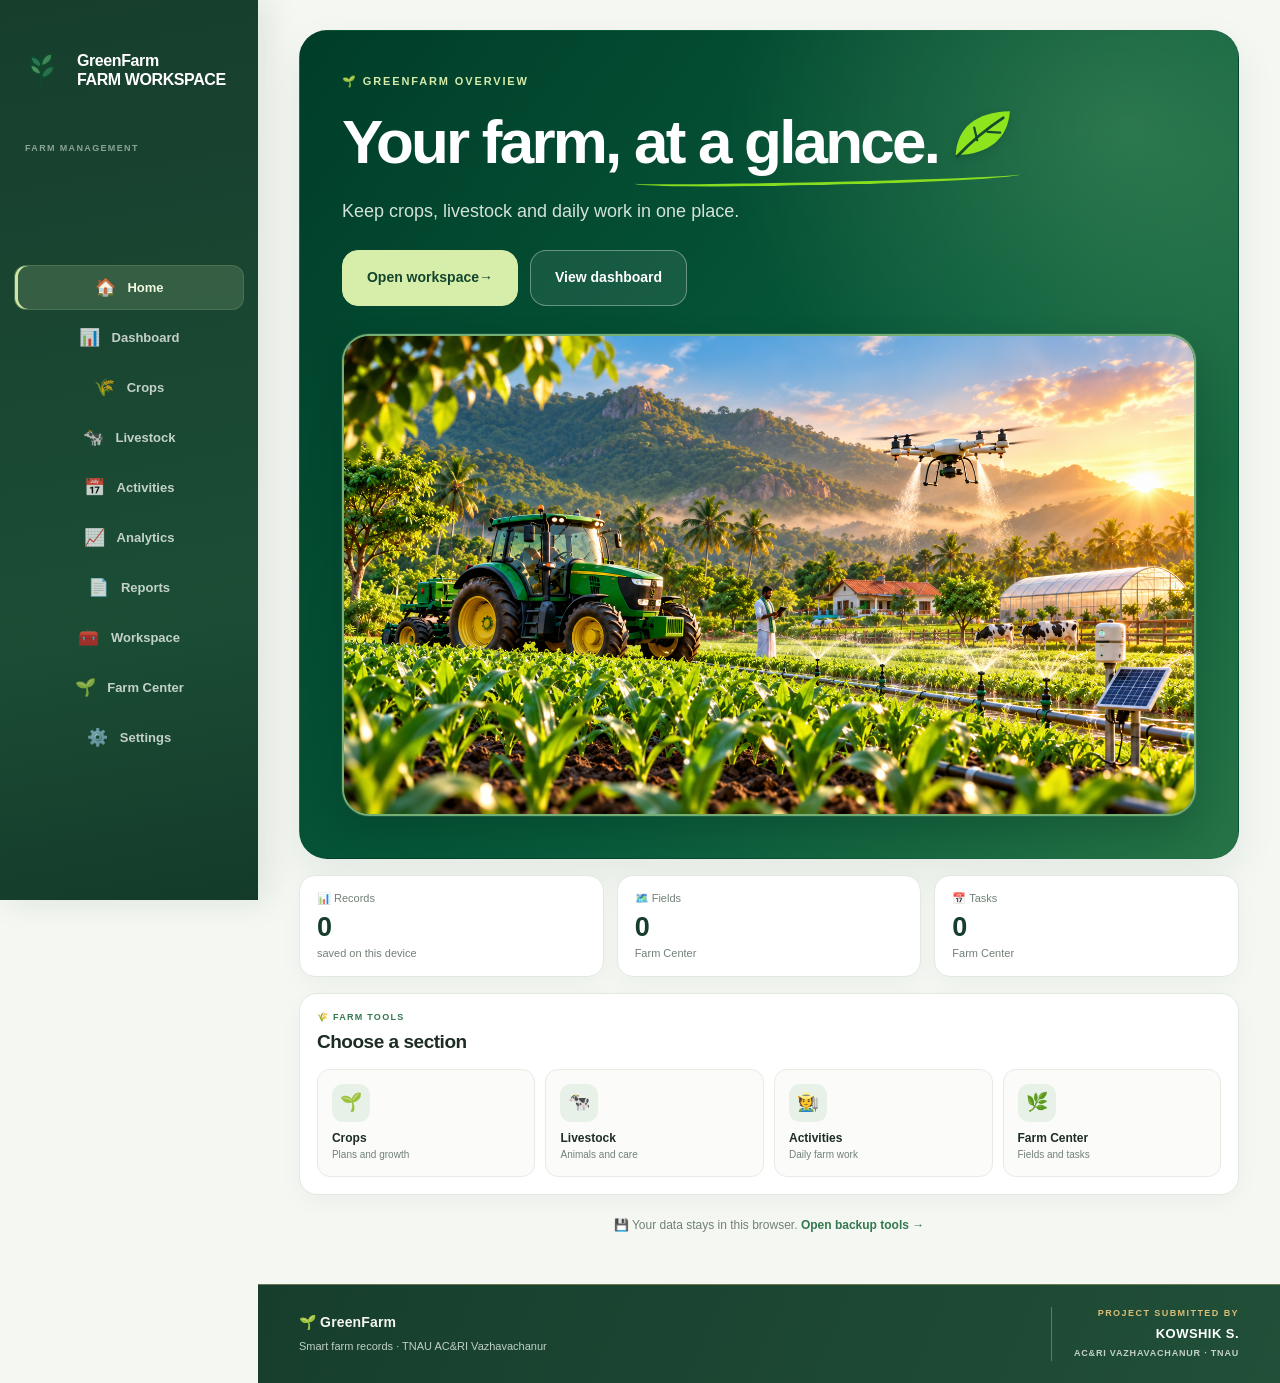
==== index.html @ ef692d9a "Standardize GreenFarm asset versions for showcase" ====
<!doctype html>
<html lang="en">
<head>
  <meta charset="utf-8">
  <meta name="viewport" content="width=device-width, initial-scale=1">
  <meta name="description" content="GreenFarm is a private, browser-based farm workspace for crop, field, livestock and farm operation records.">
  <meta name="theme-color" content="#173e2d">
  <title>Farm Home | GreenFarm</title>
  <link rel="manifest" href="manifest.webmanifest">
  <link rel="stylesheet" href="assets/greenfarm.css">
  <link rel="stylesheet" href="assets/app-ui.css?v=greenfarm-v21"><link rel="stylesheet" href="assets/module-views.css?v=greenfarm-v21">
</head>
<body>
  <nav class="gf-nav" aria-label="Main navigation">
    <div class="container">
      <div class="gf-nav-caption">Farm management</div>
      <div class="nav-links">
        <a href="index.html" aria-current="page">🏠 Home</a>
        <a href="dashboard.html">📊 Dashboard</a>
        <a href="crops.html">🌾 Crops</a>
        <a href="livestock.html">🐄 Livestock</a>
        <a href="activities.html">📅 Activities</a>
        <a href="analytics.html">📈 Analytics</a>
        <a href="reports.html">📄 Reports</a>
        <a href="farm.html">🧰 Workspace</a>
        <a href="advanced.html">🌱 Farm Center</a>
        <a href="admin.html">⚙️ Admin</a>
      </div>
    </div>
  </nav>
  <style>
    /* Match the supplied GreenFarm overview design: copy first, full-width farm image below. */
    .gf-home-banner {
      display: grid !important;
      grid-template-columns: minmax(0, 1fr) !important;
      align-items: start !important;
      gap: 24px !important;
      padding: clamp(22px, 3.5vw, 42px) !important;
      border-radius: 28px !important;
      background:
        radial-gradient(ellipse at 88% 12%, rgba(177, 222, 148, .22), transparent 34%),
        linear-gradient(128deg, #003d29 0%, #075b3b 58%, #267346 100%) !important;
      color: #fff !important;
    }
    .gf-home-copy { width: 100%; min-width: 0; }
    .gf-home-kicker {
      margin-bottom: 16px !important;
      color: #d6eba9 !important;
      font-size: 11px !important;
      font-weight: 850 !important;
      letter-spacing: .17em !important;
      text-transform: uppercase;
    }
    .gf-home-banner h1 {
      max-width: 900px !important;
      margin: 0 0 15px !important;
      color: #fff !important;
      font-size: clamp(35px, 5vw, 62px) !important;
      line-height: 1.08 !important;
      letter-spacing: -.045em !important;
    }
    .gf-home-banner p:not(.gf-home-kicker) {
      max-width: 800px;
      color: rgba(247, 252, 244, .86) !important;
      font-size: clamp(14px, 1.6vw, 18px) !important;
    }
    .gf-home-actions { gap: 12px !important; margin: 24px 0 4px !important; }
    .gf-home-actions a {
      min-height: 56px !important;
      padding: 14px 24px !important;
      border-radius: 16px !important;
      font-size: 14px !important;
    }
    .gf-home-actions a.primary {
      background: #d7edaa !important;
      border-color: #d7edaa !important;
      color: #12452e !important;
    }
    .gf-home-art {
      display: block !important;
      width: 100% !important;
      min-width: 0 !important;
      height: auto !important;
      min-height: 0 !important;
      overflow: hidden !important;
      border: 2px solid rgba(177, 236, 157, .62) !important;
      border-radius: 27px !important;
      background: #154c32 !important;
      box-shadow: 0 0 0 1px rgba(255,255,255,.08), 0 14px 34px rgba(0, 25, 14, .2);
    }
    .gf-home-art img {
      display: block !important;
      width: 100% !important;
      height: auto !important;
      min-height: 0 !important;
      max-height: 640px;
      aspect-ratio: 16 / 9;
      object-fit: cover !important;
      object-position: center 52% !important;
      border-radius: 24px !important;
      background: linear-gradient(135deg, #164c31, #8bbf72);
    }
    @media (max-width: 700px) {
      .gf-home-banner { gap: 19px !important; padding: 19px !important; border-radius: 21px !important; }
      .gf-home-banner h1 { font-size: clamp(32px, 8vw, 43px) !important; }
      .gf-home-actions a { min-height: 48px !important; padding: 12px 15px !important; }
      .gf-home-art { border-radius: 18px !important; }
      .gf-home-art img { aspect-ratio: 4 / 3; border-radius: 16px !important; }
    }
    .gf-leaf-heading {
      position: relative;
      display: inline-block;
      padding-bottom: .12em;
      color: #fff !important;
      white-space: normal;
    }
    .gf-leaf-heading::after {
      position: absolute;
      right: 0;
      bottom: -.03em;
      left: 0;
      height: .15em;
      content: "";
      border-bottom: 3px solid #8ee51e;
      border-radius: 0 0 55% 45%;
      transform: rotate(-1.2deg);
      opacity: .95;
      pointer-events: none;
    }
    .gf-heading-leaf {
      display: inline-block;
      width: clamp(35px, 5.8vw, 76px);
      height: auto;
      margin-left: .12em;
      vertical-align: -.04em;
      filter: drop-shadow(0 2px 4px rgba(0, 35, 12, .18));
    }
    @media (max-width: 700px) {
      .gf-heading-leaf { width: 36px; }
      .gf-leaf-heading::after { border-bottom-width: 2px; }
    }
  </style>
  <main><div class="gf-home-page">
  <section class="gf-home-banner" aria-labelledby="home-title">
    <div class="gf-home-copy">
      <p class="gf-home-kicker">🌱 GreenFarm overview</p>
      <h1 id="home-title">Your farm, <span class="gf-leaf-heading">at a glance.<svg class="gf-heading-leaf" viewBox="0 0 100 80" aria-hidden="true" focusable="false"><path d="M13 66C15 30 39 8 86 7C84 42 59 66 13 66Z" fill="#8ee51e"/><path d="M15 68C33 49 51 33 77 16" fill="none" stroke="#164a2e" stroke-width="4" stroke-linecap="round"/><path d="M42 46L38 29M56 35L73 36" fill="none" stroke="#164a2e" stroke-width="3" stroke-linecap="round"/></svg></span></h1>
      <p>Keep crops, livestock and daily work in one place.</p>
      <div class="gf-home-actions">
        <a class="primary" href="farm.html">Open workspace <span aria-hidden="true">→</span></a>
        <a href="dashboard.html">View dashboard</a>
      </div>
    </div>
    <div class="gf-home-art">
      <img src="assets/greenfarm-3d-farm.png?v=greenfarm-v21" alt="Realistic smart GreenFarm landscape with a farmer monitoring crops, lush crop rows, greenhouse, tractor, drone and connected agriculture technology at sunrise" width="1280" height="720" fetchpriority="high" decoding="async">
    </div>
  </section>
  <section class="gf-home-stat-grid" aria-label="Farm overview">
    <article class="gf-home-stat"><span>📊 Records</span><strong data-gf-stat="records">0</strong><small>saved on this device</small></article>
    <article class="gf-home-stat"><span>🗺️ Fields</span><strong data-gf-stat="fields">0</strong><small>Farm Center</small></article>
    <article class="gf-home-stat"><span>📅 Tasks</span><strong data-gf-stat="tasks">0</strong><small>Farm Center</small></article>
  </section>
  <section class="gf-home-section" aria-labelledby="home-tools-title">
    <div class="gf-home-section-head"><div><p>🌾 Farm tools</p><h2 id="home-tools-title">Choose a section</h2></div></div>
    <div class="gf-home-module-grid">
      <a class="gf-home-module" href="crops.html"><span class="gf-home-module-icon" aria-hidden="true">🌱</span><span><strong>Crops</strong><small>Plans and growth</small></span></a>
      <a class="gf-home-module" href="livestock.html"><span class="gf-home-module-icon" aria-hidden="true">🐄</span><span><strong>Livestock</strong><small>Animals and care</small></span></a>
      <a class="gf-home-module" href="activities.html"><span class="gf-home-module-icon" aria-hidden="true">🧑‍🌾</span><span><strong>Activities</strong><small>Daily farm work</small></span></a>
      <a class="gf-home-module" href="advanced.html"><span class="gf-home-module-icon" aria-hidden="true">🌿</span><span><strong>Farm Center</strong><small>Fields and tasks</small></span></a>
    </div>
  </section>
  <p class="gf-home-footer-note">💾 Your data stays in this browser. <a href="farm.html#backup">Open backup tools →</a></p>
</div></main>
  <footer class="gf-footer gf-home-footer"><div class="container gf-home-footer-container"><div class="gf-home-brand"><strong>🌱 GreenFarm</strong><p>Smart farm records · TNAU AC&amp;RI Vazhavachanur</p></div><div class="gf-project-credit"><span class="gf-project-credit-label">Project submitted by</span><strong>KOWSHIK S.</strong><span class="gf-project-credit-meta">AC&amp;RI VAZHAVACHANUR <span aria-hidden="true">·</span> TNAU</span></div></div></footer>
  <script src="assets/app-ui.js?v=greenfarm-v21" defer></script>
  <script>if ("serviceWorker" in navigator) navigator.serviceWorker.register("sw.js").catch(() => {});</script>
</body>
</html>
---- assets/greenfarm.css ----
:root{--deep:#063b25;--green:#08783f;--mint:#edf7f1;--gold:#c79b24;--gold2:#e5c65c;--ink:#183127;--muted:#64746b;--line:#dfe8e2;--bg:#f6f8f7;--card:#fff;--r:14px;--shadow:0 8px 24px rgba(6,59,37,.07);--serif:Georgia,"Times New Roman",serif;--sans:Inter,"Segoe UI",system-ui,-apple-system,Arial,sans-serif}
*{box-sizing:border-box}html{scroll-behavior:smooth}body{margin:0;background:var(--bg);color:var(--ink);font:400 15px/1.55 var(--sans)}a{text-decoration:none;color:inherit}button,input,select,textarea{font:inherit}:focus-visible{outline:3px solid var(--gold2);outline-offset:2px}.container{width:min(1180px,92%);margin:auto}
.inst-header{background:#fff;border-top:4px solid var(--deep);border-bottom:1px solid var(--line)}.inst-inner{width:min(1450px,94%);min-height:104px;margin:auto;display:flex;align-items:center;justify-content:space-between;gap:34px}.inst-left{display:flex;align-items:center;gap:14px;min-width:0}.inst-logo{width:68px;height:68px;object-fit:contain;flex:none}.inst-title{font:800 clamp(19px,2.1vw,30px)/1.05 var(--serif);color:var(--deep)}.inst-tamil{font-size:12px;font-weight:800;color:var(--green);margin-top:4px}.inst-address{font-size:10px;color:var(--muted);margin-top:3px}.gf-project{border-left:1px solid var(--line);padding-left:28px;flex:none}.gf-project-name{font:800 clamp(28px,3vw,42px)/.9 var(--serif);color:var(--deep)}.gf-project-sub{font-size:10px;font-weight:900;letter-spacing:.1em;color:var(--green);margin-top:7px}.gf-project-meta{font-size:10px;color:var(--muted);margin-top:3px}
.gf-nav{background:var(--deep);position:sticky;top:0;z-index:50}.gf-nav .container{min-height:50px;display:flex;align-items:center}.nav-links{display:flex;overflow-x:auto;scrollbar-width:none;width:100%}.nav-links::-webkit-scrollbar{display:none}.nav-links a{flex:0 0 auto;color:#fff;padding:14px 13px;font-size:12px;font-weight:800;border-bottom:3px solid transparent;white-space:nowrap}.nav-links a:hover,.nav-links a.active{background:rgba(255,255,255,.08);border-bottom-color:var(--gold2)}.dashboard-nav-toggle{display:none}
.hero{background:linear-gradient(120deg,#063d27,#0b7b43);color:#fff}.hero-grid{display:grid;grid-template-columns:1.2fr .8fr;gap:28px;align-items:center;padding:56px 0}.eyebrow,.kicker{font-size:10px;font-weight:900;letter-spacing:.13em;text-transform:uppercase;color:var(--gold2)}.hero h1{font:800 clamp(34px,5vw,60px)/1.02 var(--serif);margin:10px 0 14px}.hero h1 span{color:var(--gold2)}.hero p{max-width:620px;color:#dcece3;margin:0}.hero-actions,.actions{display:flex;flex-wrap:wrap;gap:9px;margin-top:22px}.btn,.btn2{display:inline-flex;align-items:center;justify-content:center;min-height:42px;padding:9px 16px;border-radius:9px;border:1px solid transparent;font-size:13px;font-weight:800;cursor:pointer}.btn-gold{background:var(--gold);color:#fff}.btn-light{background:rgba(255,255,255,.1);border-color:rgba(255,255,255,.5);color:#fff}.hero-panel{border:1px solid rgba(255,255,255,.2);background:rgba(255,255,255,.08);padding:20px;border-radius:16px}.panel-grid{display:grid;grid-template-columns:1fr 1fr;gap:9px;margin-top:12px}.metric{padding:12px;background:rgba(0,0,0,.14);border-radius:10px}.metric small{display:block;color:#c7ded0;font-size:10px}.metric strong{font-size:19px}
.snapshot-grid{display:grid;grid-template-columns:repeat(4,1fr);background:#fff;border:1px solid var(--line);border-radius:13px;box-shadow:var(--shadow);margin-top:-22px;position:relative;overflow:hidden}.snap{text-align:center;padding:15px;border-right:1px solid var(--line)}.snap:last-child{border:0}.snap strong{display:block;color:var(--deep);font-size:17px}.snap span{font-size:10px;color:var(--muted)}
.section{padding:52px 0}.section-head{text-align:center;max-width:650px;margin:0 auto 25px}.section-head h2{font:800 clamp(25px,3vw,34px)/1.1 var(--serif);color:var(--deep);margin:6px 0}.section-head p{margin:0;color:var(--muted)}.modules{display:grid;grid-template-columns:repeat(3,1fr);gap:13px}.card,.workspace-card,.dashboard-panel,.dashboard-stat,.info{background:#fff;border:1px solid var(--line);border-radius:13px}.card{padding:18px;transition:.15s}.card:hover{transform:translateY(-2px);box-shadow:var(--shadow)}.icon,.empty-icon{width:44px;height:44px;display:grid;place-items:center;background:var(--mint);border-radius:11px;font-size:22px}.card h3{font-size:16px;color:var(--deep);margin:11px 0 4px}.card p{font-size:12px;color:var(--muted);margin:0}.cta{background:var(--deep);color:#fff;padding:34px 0}.cta-box{display:flex;align-items:center;justify-content:space-between;gap:20px}.cta h2{font:800 25px var(--serif);margin:0}
.page{width:min(1180px,92%);margin:auto;padding:28px 0 50px}.page-hero{background:linear-gradient(120deg,#063b25,#08783f);color:#fff;border-radius:14px;padding:25px 28px;margin-bottom:15px}.page-hero small{color:var(--gold2);font-weight:900;letter-spacing:.12em;font-size:10px}.page-hero h1{font:800 clamp(27px,4vw,42px)/1.05 var(--serif);margin:6px 0}.page-hero p{max-width:700px;color:#dcece3;margin:0;font-size:13px}.workspace-card{padding:24px;box-shadow:var(--shadow)}.workspace-card h2{font:800 21px var(--serif);color:var(--deep);margin:13px 0 5px}.workspace-card p{color:var(--muted);font-size:13px}.btn2{background:var(--deep);color:#fff}.btn2.alt{background:var(--mint);color:var(--deep)}.info-grid{display:grid;grid-template-columns:repeat(3,1fr);gap:12px;margin-top:13px}.info{padding:15px}.info strong{display:block;color:var(--deep);font-size:12px}.info span{display:block;color:var(--muted);font-size:11px;margin-top:3px}
.dashboard-stats{display:grid;grid-template-columns:repeat(4,1fr);gap:12px;margin-bottom:15px}.dashboard-stat{padding:15px}.ds-icon{font-size:20px}.dashboard-stat strong{display:block;color:var(--deep);font:800 24px var(--serif);margin-top:4px}.dashboard-stat span{font-size:10px;color:var(--muted)}.dashboard-grid{display:grid;grid-template-columns:1.25fr .75fr;gap:15px}.dashboard-panel{padding:18px}.dashboard-panel h2{font:800 19px var(--serif);color:var(--deep);margin:0 0 11px}.quick-grid{display:grid;grid-template-columns:repeat(2,1fr);gap:10px}.quick-card{display:block;padding:14px;background:#fbfcfb;border:1px solid var(--line);border-radius:10px}.quick-card strong{display:block;color:var(--deep);font-size:13px;margin-top:5px}.quick-card span{display:block;color:var(--muted);font-size:10px}.status-row{display:flex;justify-content:space-between;gap:10px;padding:9px 0;border-bottom:1px solid var(--line);font-size:11px}.status-row span{color:var(--muted)}
.farm-shell{width:min(1400px,94%);margin:auto;padding:22px 0 55px}.farm-hero{padding:27px;border-radius:14px}.summary-grid{gap:10px;margin:13px 0 16px}.summary-card{padding:12px}.workspace-layout{gap:14px}.module-menu{top:60px}.module-section{padding:18px;margin-bottom:13px}.data-form{padding:13px}.form-grid{gap:10px}input,select,textarea{min-height:42px;padding:9px 11px}
.gf-footer{background:var(--deep);color:#cfe3d6;padding:23px 0;font-size:11px}.gf-footer .container{display:flex;align-items:center;justify-content:space-between;gap:12px}.gf-footer p{margin:3px 0}
@media(max-width:950px){.inst-inner{min-height:92px}.inst-logo{width:58px;height:58px}.inst-title{font-size:21px}.gf-project-name{font-size:31px}.hero-grid{grid-template-columns:1fr}.modules{grid-template-columns:repeat(2,1fr)}.dashboard-stats{grid-template-columns:repeat(2,1fr)}.dashboard-grid{grid-template-columns:1fr}}
@media(max-width:700px){body{font-size:14px}.inst-inner{min-height:0;padding:10px 0;display:flex;flex-direction:column;align-items:stretch;gap:9px}.inst-left{gap:9px}.inst-logo{width:48px;height:48px}.inst-title{font-size:14px}.inst-tamil{font-size:9px}.inst-address{font-size:8px}.gf-project{border-left:0;border-top:1px solid var(--line);padding:9px 0 0}.gf-project-name{font-size:27px}.gf-project-sub{font-size:8px}.gf-nav .container{display:block;width:100%}.dashboard-nav-toggle{display:flex;width:100%;min-height:46px;padding:9px 14px;background:transparent;border:0;color:#fff;font-weight:800}.nav-links{display:none;flex-direction:column;padding:0 10px 8px}.nav-links.dashboard-nav-open{display:flex}.nav-links a{width:100%;padding:12px!important;border-bottom:1px solid rgba(255,255,255,.1);font-size:12px}.nav-links a.active{border-left:3px solid var(--gold2)}.hero-grid{padding:38px 0}.hero h1{font-size:38px}.snapshot-grid{grid-template-columns:1fr 1fr}.modules{grid-template-columns:1fr}.section{padding:40px 0}.cta-box{display:block}.page{padding:22px 0 40px}.page-hero{padding:21px 22px}.info-grid{grid-template-columns:1fr}.dashboard-stats{grid-template-columns:1fr 1fr}.quick-grid{grid-template-columns:1fr}.gf-footer .container{display:block}}
@media(max-width:420px){.dashboard-stats{grid-template-columns:1fr}.hero h1{font-size:33px}.snapshot-grid{grid-template-columns:1fr}.inst-title{font-size:12px}.gf-project-name{font-size:24px}}
@media print{.inst-header,.gf-nav,.gf-footer,.module-menu,.farm-hero,.form-actions,.backup-panel{display:none!important}}
/* GLOBAL FINAL: no horizontal navigation scrolling on mobile */
@media(max-width:700px){.gf-nav{height:auto!important;overflow:visible!important}.gf-nav .nav-links{display:grid!important;grid-template-columns:repeat(3,1fr)!important;flex-direction:initial!important;overflow:visible!important;padding:0!important}.gf-nav .nav-links a{width:auto!important;min-width:0!important;text-align:center!important;padding:10px 3px!important;font-size:10px!important;border-right:1px solid rgba(255,255,255,.1)!important}.gf-nav .nav-links a:nth-child(3n){border-right:0!important}.gf-nav .nav-links a.active{border-left:0!important}}

/* GREENFARM FINAL VISION — desktop horizontal / mobile horizontal */
.professional-workspace{width:min(1460px,94%);padding:24px 0 58px}.professional-workspace .farm-hero{padding:28px 32px}.professional-workspace .summary-grid{grid-template-columns:repeat(4,1fr);gap:12px}.professional-workspace .workspace-layout{display:grid;grid-template-columns:210px minmax(0,1fr);gap:16px}.professional-workspace .module-menu{position:sticky;top:64px;align-self:start;max-height:calc(100vh - 82px);overflow:auto}.professional-workspace .module-section{border-radius:14px;background:#fff;border:1px solid var(--line);box-shadow:0 5px 18px rgba(6,59,37,.04)}
.gf-nav .container{width:min(1500px,96%)}.gf-nav .nav-links{justify-content:center;overflow:visible;flex-wrap:nowrap}.gf-nav .nav-links a{padding:14px 11px;font-size:11px;display:inline-flex;align-items:center;justify-content:center;gap:3px}.gf-nav .nav-links a:first-letter{font-size:13px}
.dashboard-page .page-hero{padding:26px 30px}.dashboard-page .dashboard-stats{grid-template-columns:repeat(4,1fr)}.dashboard-page .dashboard-grid{grid-template-columns:1.3fr .7fr}.dashboard-page .quick-grid{grid-template-columns:repeat(3,1fr)}.dashboard-page .quick-card{min-height:92px}
@media(max-width:950px){.professional-workspace .workspace-layout{grid-template-columns:180px minmax(0,1fr)}.professional-workspace .summary-grid{grid-template-columns:repeat(2,1fr)}.dashboard-page .dashboard-stats{grid-template-columns:repeat(2,1fr)}.dashboard-page .quick-grid{grid-template-columns:repeat(2,1fr)}.gf-nav .nav-links a{padding:13px 8px;font-size:10px}}
@media(max-width:700px){
 .gf-nav .container{width:100%}.gf-nav .nav-links{display:grid!important;grid-template-columns:repeat(3,1fr)!important;gap:0;overflow:visible!important;flex-wrap:initial!important}.gf-nav .nav-links a{min-height:40px;width:auto;padding:9px 2px!important;font-size:9px!important;border-right:1px solid rgba(255,255,255,.12);border-bottom:1px solid rgba(255,255,255,.12)}.gf-nav .nav-links a:nth-child(3n){border-right:0}.gf-nav .nav-links a.active{border-left:0;background:rgba(255,255,255,.12)}
 .professional-workspace{width:94%;padding:16px 0 42px}.professional-workspace .farm-hero{padding:21px 18px}.professional-workspace .summary-grid{grid-template-columns:repeat(2,1fr);gap:8px}.professional-workspace .workspace-layout{grid-template-columns:1fr;gap:10px}.professional-workspace .module-menu{position:static;display:grid;grid-template-columns:repeat(3,1fr);max-height:none;overflow:visible;padding:8px;gap:5px}.professional-workspace .module-menu strong{grid-column:1/-1}.professional-workspace .module-menu a{font-size:10px;padding:9px 4px;text-align:center;border-radius:8px}.professional-workspace .module-section{padding:14px;margin-bottom:10px}.professional-workspace .form-grid{grid-template-columns:repeat(2,minmax(0,1fr))}.professional-workspace input,.professional-workspace select,.professional-workspace textarea{min-height:40px;font-size:12px}.dashboard-page .page-hero{padding:21px 20px}.dashboard-page .dashboard-stats{grid-template-columns:repeat(2,1fr);gap:8px}.dashboard-page .dashboard-grid{grid-template-columns:1fr;gap:10px}.dashboard-page .quick-grid{grid-template-columns:repeat(2,1fr);gap:8px}.dashboard-page .quick-card{min-height:84px;padding:12px}.dashboard-page .dashboard-panel{padding:14px}
}
@media(max-width:380px){.gf-nav .nav-links a{font-size:8px!important}.professional-workspace .module-menu{grid-template-columns:repeat(2,1fr)}.professional-workspace .form-grid{grid-template-columns:1fr}.dashboard-page .dashboard-stats{grid-template-columns:1fr 1fr}.dashboard-page .quick-grid{grid-template-columns:1fr 1fr}}

/* Shared dashboard-style institutional header on every workspace page */
.dashboard-green-header{background:#fff;border-top:3px solid var(--deep);border-bottom:1px solid var(--line)}.dashboard-brand-wrap{width:min(1450px,94%);min-height:104px;margin:auto;display:flex;align-items:center;justify-content:space-between;gap:34px}.dashboard-tnau{display:flex;align-items:center;gap:14px;min-width:0}.dashboard-tnau img{width:68px;height:68px;object-fit:contain;flex:none}.dashboard-tnau-title{font:800 clamp(19px,2.1vw,30px)/1.05 var(--serif);color:var(--deep)}.dashboard-tnau-sub{font-size:11px;font-weight:700;color:var(--muted);margin-top:5px}.dashboard-green{display:flex;align-items:center;gap:12px;padding-left:28px;border-left:1px solid var(--line);flex:none}.dashboard-green-icon{width:50px;height:50px;border-radius:12px;background:var(--mint);display:grid;place-items:center;font-size:27px}.dashboard-green-name{font:800 clamp(28px,3vw,42px)/.9 var(--serif);color:var(--deep)}.dashboard-green-sub{font-size:10px;font-weight:900;letter-spacing:.1em;color:var(--green);margin-top:7px}
.footer{background:var(--deep);color:#d5e7dc;padding:22px 0}.footer .container{text-align:center}.footer-brand{font:800 20px var(--serif);color:#fff}.footer-short{margin:5px 0 12px;font-size:11px;color:#c3d9cd}.footer-links{display:flex;justify-content:center;gap:18px;flex-wrap:wrap}.footer-links a{font-size:11px;color:#fff}.footer small{display:block;margin-top:12px;color:#a9c5b5;font-size:9px}
@media(max-width:700px){.dashboard-brand-wrap{min-height:0;padding:10px 0;display:flex;flex-direction:column;align-items:stretch;gap:8px}.dashboard-tnau{gap:9px}.dashboard-tnau img{width:48px;height:48px}.dashboard-tnau-title{font-size:14px}.dashboard-tnau-sub{font-size:9px;margin-top:3px}.dashboard-green{border-left:0;border-top:1px solid var(--line);padding:9px 0 0}.dashboard-green-icon{width:42px;height:42px;font-size:23px}.dashboard-green-name{font-size:27px}.dashboard-green-sub{font-size:8px;margin-top:5px}}
@media(max-width:380px){.dashboard-tnau img{width:44px;height:44px}.dashboard-tnau-title{font-size:12px}.dashboard-tnau-sub{font-size:8px}.dashboard-green-name{font-size:24px}}

/* Reference navigation vision: centered desktop / clean mobile, no GreenFarm brand in nav */
.professional-nav{background:#004b2a!important;border-top:1px solid rgba(255,255,255,.08);box-shadow:none!important;position:relative!important}.professional-nav .container{width:min(1120px,96%);min-height:56px;display:flex;justify-content:center}.professional-nav .nav-links{width:auto;max-width:100%;display:flex;align-items:center;justify-content:center;gap:2px;overflow:visible}.professional-nav .nav-links a{display:flex;align-items:center;justify-content:center;color:#fff;padding:17px 13px 15px;font-size:12px;font-weight:800;letter-spacing:.01em;border:0!important;border-bottom:3px solid transparent!important;background:transparent!important;white-space:nowrap}.professional-nav .nav-links a:hover,.professional-nav .nav-links a.active{background:rgba(255,255,255,.06)!important;border-bottom-color:var(--gold2)!important}
@media(min-width:1100px){.professional-nav .nav-links a{padding-left:15px;padding-right:15px;font-size:12px}.professional-nav .container{min-height:58px}}
@media(max-width:700px){.professional-nav .container{width:100%;display:block}.professional-nav .nav-links{width:100%;display:grid;grid-template-columns:repeat(3,1fr);gap:0}.professional-nav .nav-links a{min-height:43px;padding:11px 4px;font-size:10px;border-right:1px solid rgba(255,255,255,.13)!important;border-bottom:1px solid rgba(255,255,255,.13)!important}.professional-nav .nav-links a:nth-child(3n){border-right:0!important}.professional-nav .nav-links a.active{background:rgba(255,255,255,.08)!important;border-bottom-color:var(--gold2)!important}}
@media(max-width:380px){.professional-nav .nav-links a{font-size:9px;min-height:40px;padding:10px 2px}}

/* =========================================================
   GREENFARM AGRICULTURE BANNER — new header vision
   Inspired by the supplied GreenFarm/TNAU landscape reference.
   ========================================================= */
.agri-header{position:relative;overflow:hidden;background:linear-gradient(180deg,#f8fbf4 0%,#eef5e9 48%,#d9e8c8 49%,#b7d49a 68%,#7eaa62 100%);border:0!important;min-height:330px;isolation:isolate}
.agri-header:before{content:"";position:absolute;inset:0;z-index:-2;background:radial-gradient(circle at 73% 44%,rgba(255,246,198,.92) 0 7%,rgba(255,236,156,.45) 15%,transparent 33%),linear-gradient(166deg,transparent 0 55%,rgba(37,92,39,.13) 55% 57%,transparent 57%),linear-gradient(174deg,transparent 0 67%,rgba(32,91,37,.20) 67% 70%,transparent 70%),linear-gradient(168deg,transparent 0 79%,rgba(20,82,34,.26) 79% 83%,transparent 83%)}
.agri-header:after{content:"";position:absolute;left:-4%;right:-4%;bottom:-1px;height:40%;z-index:-1;background:repeating-linear-gradient(168deg,rgba(24,91,37,.16) 0 2px,transparent 2px 13px),linear-gradient(180deg,rgba(55,111,48,.18),rgba(25,83,34,.28));transform:skewY(-2deg)}
.agri-header .inst-inner{position:relative;z-index:2;width:min(1800px,94%);min-height:330px;height:330px;margin:auto;padding:30px 22px 24px;display:grid;grid-template-columns:1.08fr .92fr;grid-template-rows:auto 1fr;align-items:start;gap:12px 40px}
.agri-header .inst-left{display:flex;align-items:center;gap:25px;min-width:0}
.agri-header .inst-logo{width:150px;height:150px;object-fit:contain;filter:drop-shadow(0 4px 4px rgba(0,0,0,.08))}
.agri-header .inst-copy{min-width:0}
.agri-header .inst-title{font:800 clamp(30px,4.1vw,67px)/.98 Georgia,"Times New Roman",serif;letter-spacing:.01em;color:#0b512e;white-space:nowrap}
.agri-header .inst-tamil{font-size:clamp(18px,2vw,31px);line-height:1.15;font-weight:700;color:#155d38;margin-top:13px;white-space:nowrap}
.agri-header .inst-address{font-size:clamp(12px,1.2vw,20px);color:#263d30;margin-top:8px}
.agri-header .inst-right{grid-column:1 / -1;display:grid;grid-template-columns:1fr auto 1fr;align-items:center;width:100%;border:0!important;padding:0!important;margin:0!important;min-height:125px;position:relative}
.agri-header .inst-right:before{content:"";position:absolute;left:0;right:0;top:0;height:6px;background:linear-gradient(90deg,#c9a33c,#0a5a31);border-radius:3px}
.agri-header .inst-college{grid-column:1;font-size:clamp(16px,1.7vw,29px);color:#172b20;font-weight:500;line-height:1.2;padding-top:22px}
.agri-header .inst-place{grid-column:1;font:800 clamp(28px,3.2vw,55px)/1 Georgia,"Times New Roman",serif;color:#0b6035;margin-top:7px}
.agri-header .inst-sub,.agri-header .inst-badge{display:none}
.agri-header .mobile-credit-row{grid-column:3;grid-row:1 / span 2;display:grid!important;grid-template-columns:auto 1fr;align-items:center;justify-self:end;padding-top:18px;min-width:270px;gap:10px;text-align:left}
.agri-header .mobile-college{display:none}
.agri-header .mobile-slash{display:none}
.agri-header .mobile-submitted{display:block!important;font-size:12px!important;line-height:1.45!important;color:#365042;text-align:left!important}
.agri-header .mobile-submitted strong{color:#07512f;font-weight:900}
.agri-header .mobile-submitted span{font-size:10px;color:#63756b}
.agri-header .inst-right:after{content:"🌱  GREEN FARM";grid-column:2;grid-row:1 / span 2;justify-self:center;align-self:end;margin-bottom:4px;font:800 clamp(38px,5.1vw,82px)/.9 Georgia,"Times New Roman",serif;letter-spacing:.02em;color:#07552f;text-shadow:0 2px 0 rgba(255,255,255,.35)}
@media(max-width:700px){
 .agri-header{min-height:170px;height:170px}
 .agri-header .inst-inner{width:100%;min-height:170px;height:170px;padding:12px 10px 8px;display:grid;grid-template-columns:1fr 1fr;grid-template-rows:auto 72px;gap:7px}
 .agri-header .inst-left{grid-column:1 / -1;gap:9px;min-height:66px}
 .agri-header .inst-logo{width:55px;height:55px}
 .agri-header .inst-title{font-size:19px;line-height:.98;white-space:normal}
 .agri-header .inst-tamil{font-size:8px;margin-top:4px;white-space:normal}
 .agri-header .inst-address{font-size:6.5px;margin-top:3px}
 .agri-header .inst-right{grid-column:1 / -1;min-height:72px;height:72px;display:grid;grid-template-columns:1fr 30px 1fr;padding:0!important}
 .agri-header .inst-right:before{height:2px;top:0}
 .agri-header .inst-college{grid-column:1;padding-top:12px;font-size:8px;line-height:1.1}
 .agri-header .inst-place{grid-column:1;font-size:20px;margin-top:3px}
 .agri-header .mobile-credit-row{grid-column:3;grid-row:1;min-width:0;width:100%;padding-top:12px;display:block!important}
 .agri-header .mobile-submitted{text-align:right!important;font-size:7px!important;line-height:1.25!important}
 .agri-header .mobile-submitted span{font-size:6px}
 .agri-header .inst-right:after{content:"🌱 GREEN FARM";grid-column:2;grid-row:1;justify-self:center;align-self:center;margin:0;font-size:17px;writing-mode:vertical-lr;transform:rotate(180deg);letter-spacing:0}
}
@media(max-width:380px){
 .agri-header,.agri-header .inst-inner{height:154px;min-height:154px}.agri-header .inst-inner{padding:9px 7px 6px;grid-template-rows:auto 64px}.agri-header .inst-logo{width:47px;height:47px}.agri-header .inst-title{font-size:16px}.agri-header .inst-tamil{font-size:7px}.agri-header .inst-address{font-size:5.5px}.agri-header .inst-right{min-height:64px;height:64px}.agri-header .inst-college{font-size:7px}.agri-header .inst-place{font-size:17px}.agri-header .inst-right:after{font-size:15px}.agri-header .mobile-submitted{font-size:6px!important}.agri-header .mobile-submitted span{font-size:5.5px}
}

/* Center footer content */
.footer{text-align:center!important}.footer .container{display:flex!important;flex-direction:column!important;align-items:center!important;justify-content:center!important;text-align:center!important;margin-left:auto!important;margin-right:auto!important}.footer-brand,.footer-short,.footer-links,.footer small{margin-left:auto!important;margin-right:auto!important;text-align:center!important}.footer-links{justify-content:center!important;align-items:center!important}
---- assets/app-ui.css ----
/* GreenFarm app shell: calm, field-ready and consistent across every page */
:root {
  --gf-forest: #173e2d;
  --gf-forest-deep: #103222;
  --gf-leaf: #34784f;
  --gf-leaf-soft: #e8f1e8;
  --gf-lime: #cfe4a5;
  --gf-earth: #b78b50;
  --gf-ink: #1d2d24;
  --gf-muted: #718076;
  --gf-line: #e2e9e1;
  --gf-canvas: #f4f7f2;
  --gf-paper: #ffffff;
  --gf-shadow: 0 16px 40px rgba(28, 58, 39, .075);
}
* { box-sizing: border-box; }
html { scroll-behavior: smooth; }
body {
  margin: 0 !important;
  min-height: 100vh;
  overflow-x: hidden;
  background: var(--gf-canvas) !important;
  color: var(--gf-ink) !important;
  font-family: Inter, "Segoe UI", -apple-system, BlinkMacSystemFont, Arial, sans-serif !important;
  font-size: 15px;
  line-height: 1.55;
}
body > .inst-header,
body > .dashboard-green-header,
body > .advanced-header { display: none !important; }
a { color: inherit; text-decoration: none; }
button, input, select, textarea { font: inherit; }
:focus-visible { outline: 3px solid #9ecb66 !important; outline-offset: 3px; }

/* Desktop app navigation */
.gf-nav {
  position: fixed !important;
  z-index: 1000 !important;
  inset: 0 auto 0 0 !important;
  width: 258px !important;
  height: 100vh !important;
  height: 100dvh !important;
  margin: 0 !important;
  padding: 20px 13px !important;
  overflow: hidden !important;
  border: 0 !important;
  border-radius: 0 !important;
  background: linear-gradient(170deg, var(--gf-forest), #1b4d35 68%, #143b2a) !important;
  box-shadow: 8px 0 32px rgba(20, 52, 35, .1);
}
.gf-nav .container {
  display: flex !important;
  width: 100% !important;
  max-width: none !important;
  height: 100% !important;
  margin: 0 !important;
  padding: 0 !important;
  flex-direction: column !important;
  align-items: stretch !important;
}
.gf-nav .container::before {
  display: block;
  flex: 0 0 auto;
  min-height: 76px;
  margin: 0 5px 22px;
  padding: 12px 0 12px 59px;
  align-content: center;
  background: url("greenfarm-logo.svg") left center / 46px 46px no-repeat;
  color: #fff;
  content: "GreenFarm\A SMART FARM MANAGEMENT";
  white-space: pre;
  font-size: 19px;
  font-weight: 780;
  line-height: 1.2;
  letter-spacing: -.035em;
}
.gf-nav .container::first-line { color: white; }
.gf-nav .nav-links {
  display: flex !important;
  min-height: 0;
  flex: 1 1 auto;
  flex-direction: column !important;
  align-items: stretch !important;
  gap: 5px !important;
  overflow-y: auto;
  padding: 0 1px 18px !important;
}
.gf-nav .nav-links a {
  display: flex !important;
  min-height: 45px;
  width: 100%;
  align-items: center !important;
  gap: 11px !important;
  padding: 9px 12px !important;
  border: 1px solid transparent !important;
  border-radius: 12px !important;
  background: transparent !important;
  color: rgba(246, 250, 245, .77) !important;
  font-size: 13px !important;
  font-weight: 630 !important;
  line-height: 1.25;
  text-align: left !important;
  white-space: normal;
  transition: background .18s ease, color .18s ease, transform .18s ease;
}
.gf-nav .nav-links a:hover {
  transform: translateX(2px);
  background: rgba(255,255,255,.085) !important;
  color: #fff !important;
}
.gf-nav .nav-links a.active,
.gf-nav .nav-links a[aria-current="page"] {
  border-color: rgba(207, 228, 165, .14) !important;
  background: rgba(207, 228, 165, .16) !important;
  color: #eff8df !important;
  box-shadow: inset 3px 0 0 var(--gf-lime);
}
.gf-nav .nav-icon { font-size: 17px; }
.gf-nav .dashboard-nav-toggle { display: none !important; }

/* Give every page the same roomy canvas */
main {
  width: auto !important;
  max-width: 1680px;
  min-height: calc(100vh - 54px);
  margin: 0 0 0 258px !important;
  padding: 30px clamp(22px, 3.2vw, 52px) 44px !important;
}
.page, .dashboard-page, .advanced-page {
  width: min(100%, 1480px) !important;
  max-width: 1480px !important;
  margin: 0 auto !important;
  padding: 0 !important;
}
body > .gf-footer, footer.gf-footer {
  margin-left: 258px !important;
  padding: 22px clamp(22px, 3.2vw, 52px) !important;
  border-top: 1px solid var(--gf-line) !important;
  background: #fff !important;
  color: var(--gf-muted) !important;
  font-size: 12px;
}
.gf-footer .container { width: min(100%, 1480px) !important; max-width: 1480px !important; }
.gf-footer strong { color: var(--gf-forest) !important; }

/* Page headings */
.page-hero, .farm-hero, .advanced-hero {
  position: relative;
  overflow: hidden;
  margin: 0 0 24px !important;
  padding: clamp(26px, 3.5vw, 44px) !important;
  border: 1px solid rgba(36, 87, 57, .09) !important;
  border-radius: 23px !important;
  background:
    radial-gradient(circle at 88% 18%, rgba(209, 230, 166, .23), transparent 29%),
    linear-gradient(125deg, #173f2d 0%, #285f40 64%, #46774d 100%) !important;
  box-shadow: var(--gf-shadow);
  color: #fff !important;
}
.page-hero small, .farm-hero small, .advanced-hero small,
.page-hero .kicker {
  color: #d4e9b4 !important;
  font-size: 10px !important;
  font-weight: 780 !important;
  letter-spacing: .14em !important;
  text-transform: uppercase;
}
.page-hero h1, .farm-hero h1, .advanced-hero h1 {
  margin: 7px 0 8px !important;
  color: #fff !important;
  font-size: clamp(30px, 4vw, 43px) !important;
  font-weight: 730 !important;
  letter-spacing: -.045em !important;
  line-height: 1.12 !important;
}
.page-hero p, .farm-hero p, .advanced-hero p {
  max-width: 760px;
  margin: 0 !important;
  color: rgba(250, 253, 247, .82) !important;
  font-size: 14px !important;
}
.hero-actions { display: flex; flex-wrap: wrap; gap: 10px !important; margin-top: 20px; }

/* Landing page */
.hero {
  position: relative;
  isolation: isolate;
  min-height: 390px !important;
  max-width: 1480px;
  margin: 0 auto 25px !important;
  overflow: hidden;
  border: 1px solid rgba(255,255,255,.13);
  border-radius: 27px !important;
  background:
    radial-gradient(ellipse at 78% 22%, rgba(202, 225, 150, .27), transparent 27%),
    radial-gradient(ellipse at 64% 110%, rgba(110, 154, 83, .32), transparent 38%),
    linear-gradient(125deg, #173d2b, #286344 58%, #527b4a) !important;
  box-shadow: 0 22px 52px rgba(28, 61, 40, .15);
}
.hero-photos { opacity: .12 !important; }
.hero-grid {
  position: relative;
  z-index: 1;
  display: grid !important;
  width: min(100%, 1320px) !important;
  min-height: 390px;
  margin: 0 auto !important;
  padding: clamp(28px, 5vw, 62px) !important;
  align-items: center;
  gap: 34px !important;
  color: #fff;
}
.hero h1 {
  margin: 16px 0 13px !important;
  color: #fff !important;
  font-size: clamp(37px, 5vw, 59px) !important;
  font-weight: 760 !important;
  letter-spacing: -.055em !important;
  line-height: 1.04 !important;
}
.hero h1 span { color: #d5e8ad !important; }
.hero p { max-width: 630px; color: rgba(255,255,255,.82) !important; font-size: 16px !important; }
.hero .eyebrow { color: #d3e6af !important; font-size: 10px !important; font-weight: 750; letter-spacing: .14em; }
.hero-panel {
  padding: 22px !important;
  border: 1px solid rgba(255,255,255,.2) !important;
  border-radius: 20px !important;
  background: rgba(248, 251, 243, .11) !important;
  color: #fff !important;
  box-shadow: 0 14px 40px rgba(8, 36, 22, .13);
  backdrop-filter: blur(8px);
}
.hero-panel strong { color: #fff !important; }
.panel-grid { gap: 10px !important; }
.hero .metric {
  min-height: 92px;
  padding: 14px !important;
  border: 1px solid rgba(255,255,255,.12) !important;
  border-radius: 14px !important;
  background: rgba(255,255,255,.1) !important;
  color: #fff !important;
}
.hero .metric small { color: rgba(255,255,255,.72) !important; font-size: 11px !important; }
.hero .metric strong { display: block; margin-top: 5px; font-size: 20px; }
.snapshot, .snapshot-grid {
  max-width: 1480px;
  margin: 0 auto 26px !important;
  padding: 18px !important;
  border: 1px solid var(--gf-line) !important;
  border-radius: 19px !important;
  background: #fff !important;
  box-shadow: 0 8px 28px rgba(36, 63, 43, .045);
}
.snapshot-grid { display: grid; grid-template-columns: repeat(4, minmax(0, 1fr)); gap: 10px !important; }
.snap {
  min-height: 78px;
  display: flex;
  flex-direction: column;
  justify-content: center;
  gap: 3px;
  padding: 12px 15px !important;
  border: 1px solid #e7eee6 !important;
  border-radius: 13px !important;
  background: #f8faf6 !important;
}
.snap strong { color: var(--gf-forest) !important; font-size: 16px !important; }
.snap span { color: var(--gf-muted) !important; font-size: 11px !important; }
.section, .section .container { width: min(100%, 1480px); margin-left: auto !important; margin-right: auto !important; }
.section-head, .section-head h2, .section-head p { text-align: left !important; }
.section-head { margin: 30px 0 18px !important; }
.section-head h2 { margin: 6px 0 !important; color: var(--gf-forest) !important; font-size: clamp(24px, 3vw, 32px) !important; letter-spacing: -.04em; }
.section-head p { color: var(--gf-muted) !important; }
.kicker { color: var(--gf-leaf) !important; font-size: 10px; font-weight: 780; letter-spacing: .14em; }
.modules, .info-grid, .dashboard-stats, .dashboard-grid, .quick-grid, .metric-grid, .advanced-grid, .summary-grid {
  gap: 15px !important;
}
.modules { grid-template-columns: repeat(3, minmax(0, 1fr)) !important; }
.card, .quick-card, .workspace-card, .info, .dashboard-stat, .dashboard-panel,
.tool-card, .module-section, .record-module, .summary-grid > *, .metric-grid > * {
  border: 1px solid var(--gf-line) !important;
  border-radius: 17px !important;
  background: var(--gf-paper) !important;
  box-shadow: 0 8px 25px rgba(37, 63, 43, .045) !important;
}
.card {
  min-height: 208px;
  padding: 21px !important;
  transition: transform .18s ease, box-shadow .18s ease, border-color .18s ease;
}
.card:hover, .quick-card:hover {
  transform: translateY(-3px);
  border-color: #c6d7c5 !important;
  box-shadow: var(--gf-shadow) !important;
}
.card .icon, .quick-card .empty-icon, .empty-icon {
  display: grid;
  width: 45px;
  height: 45px;
  place-items: center;
  border-radius: 14px;
  background: var(--gf-leaf-soft);
  font-size: 22px;
}
.card h3 { margin: 15px 0 5px !important; color: var(--gf-forest) !important; font-size: 16px !important; }
.card p { color: var(--gf-muted) !important; font-size: 13px !important; }
.card-link { color: var(--gf-leaf) !important; font-size: 12px; font-weight: 750; }

/* Workspace and Farm Center */
.summary-grid { display: grid !important; grid-template-columns: repeat(4, minmax(0, 1fr)); margin: 0 0 18px !important; }
.summary-grid > * { padding: 16px !important; }
.workspace-layout { display: grid !important; grid-template-columns: 218px minmax(0, 1fr) !important; gap: 18px !important; align-items: start; }
.module-menu {
  position: sticky !important;
  top: 18px;
  display: flex !important;
  max-height: calc(100vh - 40px);
  flex-direction: column !important;
  gap: 5px;
  overflow-y: auto;
  padding: 15px !important;
  border: 1px solid var(--gf-line) !important;
  border-radius: 17px !important;
  background: #fff !important;
  box-shadow: 0 8px 25px rgba(37,63,43,.04);
}
.module-menu strong { margin: 3px 6px 8px; color: var(--gf-forest); font-size: 11px; letter-spacing: .08em; text-transform: uppercase; }
.module-menu a {
  display: block;
  padding: 9px 10px;
  border-radius: 10px;
  color: #53655a !important;
  font-size: 12px;
  font-weight: 620;
}
.module-menu a:hover, .module-menu a:focus-visible { background: var(--gf-leaf-soft); color: var(--gf-forest) !important; }
.workspace-content { min-width: 0; display: grid; gap: 14px; }
.module-section { scroll-margin-top: 22px; padding: 20px !important; }
.section-heading { margin-bottom: 14px !important; }
.section-heading small { color: var(--gf-leaf) !important; font-size: 9px !important; font-weight: 780; letter-spacing: .13em; }
.section-heading h2 { margin: 5px 0 !important; color: var(--gf-forest) !important; font-size: 21px !important; letter-spacing: -.03em; }
.section-heading p { margin: 0; color: var(--gf-muted) !important; font-size: 12px; }
.record-module { padding: 16px !important; box-shadow: none !important; background: #fbfcfa !important; }
.advanced-grid { display: grid !important; grid-template-columns: repeat(2, minmax(0, 1fr)) !important; align-items: start; }
.tool-card { padding: 19px !important; }
.tool-card h2 { margin: 0 0 14px !important; color: var(--gf-forest) !important; font-size: 16px !important; letter-spacing: -.02em; }
.dashboard-stats { display: grid !important; grid-template-columns: repeat(4, minmax(0, 1fr)); margin: 0 0 18px !important; }
.dashboard-stat { padding: 18px !important; }
.dashboard-stat strong { display: block; color: var(--gf-forest) !important; font-size: 28px !important; line-height: 1.1; }
.dashboard-stat span { color: var(--gf-muted) !important; font-size: 11px; }
.dashboard-grid { display: grid !important; grid-template-columns: minmax(0, 1.65fr) minmax(250px, .85fr); align-items: start; }
.dashboard-panel { padding: 20px !important; }
.dashboard-panel h2 { margin: 0 0 14px !important; color: var(--gf-forest) !important; font-size: 16px !important; }
.quick-grid { display: grid !important; grid-template-columns: repeat(3, minmax(0, 1fr)); }
.quick-card { display: flex !important; min-height: 124px; flex-direction: column; gap: 6px !important; padding: 15px !important; color: var(--gf-leaf) !important; font-size: 20px; }
.quick-card strong { color: var(--gf-forest) !important; font-size: 13px; }
.quick-card span { color: var(--gf-muted) !important; font-size: 11px; }
.status-list { display: grid; }
.status-row { display: flex; justify-content: space-between; gap: 12px; padding: 11px 0 !important; border-bottom: 1px solid #edf1eb !important; font-size: 12px; }
.status-row span { color: var(--gf-muted); }
.status-row strong { color: var(--gf-forest); text-align: right; }

/* Forms, records and actions */
form, .form-grid { gap: 10px !important; }
input, select, textarea {
  min-height: 42px;
  border: 1px solid #d9e3d8 !important;
  border-radius: 10px !important;
  background: #fff !important;
  color: var(--gf-ink) !important;
  box-shadow: none !important;
}
input, select { padding: 9px 11px !important; }
textarea { padding: 11px !important; }
input::placeholder, textarea::placeholder { color: #91a096 !important; }
input:focus, select:focus, textarea:focus { border-color: #6b9d67 !important; box-shadow: 0 0 0 3px rgba(82, 135, 81, .12) !important; }
button, .btn, .btn2, .gf-btn, .button {
  min-height: 40px;
  border: 1px solid transparent !important;
  border-radius: 10px !important;
  background: var(--gf-forest) !important;
  color: #fff !important;
  font-size: 12px !important;
  font-weight: 720 !important;
  box-shadow: none !important;
  cursor: pointer;
  transition: background .18s ease, transform .18s ease;
}
button:hover, .btn:hover, .btn2:hover, .gf-btn:hover, .button:hover { transform: translateY(-1px); background: #245b3c !important; }
button.secondary, .gf-btn.secondary, .btn2.alt, .button-outline {
  border-color: #d8e3d8 !important;
  background: #fff !important;
  color: var(--gf-forest) !important;
}
.btn-gold { background: #d5e8ac !important; color: var(--gf-forest-deep) !important; }
.btn-light { background: #fff !important; color: var(--gf-forest) !important; }
.actions { display: flex; flex-wrap: wrap; gap: 9px; margin-top: 14px; }
table { border-collapse: collapse; }
th { background: #eef4eb !important; color: var(--gf-forest) !important; font-size: 11px; }
td, th { padding: 10px !important; border-color: #e5ece4 !important; }
tr:nth-child(even) td { background: #fafbf9; }

/* Empty states and utility pages */
.workspace-card { padding: clamp(24px, 4vw, 38px) !important; text-align: left !important; }
.workspace-card h2 { color: var(--gf-forest) !important; font-size: 21px !important; }
.workspace-card p { color: var(--gf-muted) !important; }
.info-grid { display: grid !important; grid-template-columns: repeat(3, minmax(0, 1fr)); margin-top: 15px !important; }
.info { display: flex; min-height: 90px; flex-direction: column; justify-content: center; gap: 4px; padding: 15px !important; }
.info strong { color: var(--gf-forest) !important; font-size: 12px; }
.info span { color: var(--gf-muted) !important; font-size: 11px; }
.auth { min-height: calc(100vh - 80px) !important; padding: 26px !important; }
.auth-card { border: 1px solid var(--gf-line) !important; border-radius: 20px !important; box-shadow: var(--gf-shadow) !important; }
.auth-card h1 { color: var(--gf-forest) !important; }
.auth-card p { color: var(--gf-muted) !important; }

/* Tablet and mobile: keep every destination reachable in a scrollable bottom bar */
@media (max-width: 980px) {
  .gf-nav {
    inset: auto 0 0 0 !important;
    width: 100% !important;
    height: calc(72px + env(safe-area-inset-bottom)) !important;
    padding: 5px 7px calc(5px + env(safe-area-inset-bottom)) !important;
    border-top: 1px solid rgba(20, 52, 35, .12) !important;
    background: rgba(255,255,255,.97) !important;
    box-shadow: 0 -8px 28px rgba(23, 57, 37, .1);
    backdrop-filter: blur(14px);
  }
  .gf-nav .container::before { display: none !important; }
  .gf-nav .container { overflow: hidden; }
  .gf-nav .nav-links {
    flex-direction: row !important;
    align-items: stretch !important;
    gap: 3px !important;
    overflow-x: auto !important;
    overflow-y: hidden !important;
    padding: 0 !important;
    scrollbar-width: none;
  }
  .gf-nav .nav-links::-webkit-scrollbar { display: none; }
  .gf-nav .nav-links a {
    flex: 0 0 78px;
    min-height: 57px;
    width: 78px;
    flex-direction: column !important;
    justify-content: center !important;
    gap: 2px !important;
    padding: 4px 3px !important;
    border-radius: 11px !important;
    color: #68796d !important;
    font-size: 10px !important;
    line-height: 1.1 !important;
    text-align: center !important;
  }
  .gf-nav .nav-links a:hover { transform: none; }
  .gf-nav .nav-links a.active, .gf-nav .nav-links a[aria-current="page"] {
    background: #eaf2e6 !important;
    color: var(--gf-forest) !important;
    box-shadow: none !important;
  }
  .gf-nav .nav-icon { font-size: 18px; }
  main {
    max-width: none;
    min-height: auto;
    margin: 0 !important;
    padding: 22px 18px calc(94px + env(safe-area-inset-bottom)) !important;
  }
  body > .gf-footer, footer.gf-footer { margin-left: 0 !important; padding: 17px 18px calc(94px + env(safe-area-inset-bottom)) !important; }
  .hero-grid { grid-template-columns: 1fr !important; gap: 18px !important; }
  .hero { min-height: auto !important; }
  .hero-grid { min-height: auto; }
  .workspace-layout { grid-template-columns: 1fr !important; }
  .module-menu {
    z-index: 5;
    top: 8px;
    max-height: none;
    flex-direction: row !important;
    gap: 5px;
    overflow-x: auto;
    padding: 9px !important;
  }
  .module-menu strong { display: none; }
  .module-menu a { flex: 0 0 auto; white-space: nowrap; }
}
@media (max-width: 700px) {
  .hero { border-radius: 20px !important; }
  .hero-grid { padding: 28px 22px !important; }
  .hero-panel { padding: 16px !important; }
  .hero .metric { min-height: 76px; padding: 10px !important; }
  .hero .metric strong { font-size: 16px; }
  .snapshot-grid, .dashboard-stats, .summary-grid { grid-template-columns: repeat(2, minmax(0, 1fr)) !important; }
  .modules, .advanced-grid, .dashboard-grid, .quick-grid, .info-grid { grid-template-columns: 1fr !important; }
  .dashboard-panel, .tool-card, .module-section { padding: 16px !important; }
  .page-hero, .farm-hero, .advanced-hero { padding: 25px 21px !important; border-radius: 18px !important; }
  .page-hero h1, .farm-hero h1, .advanced-hero h1 { font-size: 31px !important; }
  .hero-actions .button, .hero-actions .gf-btn, .hero-actions .btn, .hero-actions .btn2 { flex: 1 1 auto; }
  .status-row { align-items: flex-start; }
  .status-row strong { max-width: 58%; }
  .workspace-card { padding: 23px !important; }
  .form-grid { grid-template-columns: repeat(2, minmax(0, 1fr)) !important; }
  .form-grid > input, .form-grid > select, .form-grid > textarea, .form-grid > label { min-width: 0; }
  .form-grid label { font-size: 11px; }
}
@media (max-width: 430px) {
  main { padding-left: 13px !important; padding-right: 13px !important; }
  .snapshot-grid { padding: 12px !important; gap: 8px !important; }
  .form-grid { grid-template-columns: 1fr !important; }
  .hero h1 { font-size: 38px !important; }
  .gf-nav .nav-links a { flex-basis: 72px; width: 72px; font-size: 9px !important; }
}
@media (prefers-reduced-motion: reduce) {
  *, *::before, *::after { scroll-behavior: auto !important; transition-duration: .01ms !important; animation-duration: .01ms !important; }
}
@media print {
  .gf-nav, .hero-actions, .actions, button, .gf-footer { display: none !important; }
  body, main { background: #fff !important; color: #111 !important; }
  main { max-width: none; margin: 0 !important; padding: 0 !important; }
  .page-hero, .farm-hero, .advanced-hero, .hero { box-shadow: none !important; print-color-adjust: exact; }
}


/* App navigation refresh: all destinations stay reachable on small screens. */
.gf-nav .container::before {
  content: "GreenFarm\A FARM WORKSPACE";
  font-size: 16px;
  letter-spacing: -.025em;
}
.gf-nav-caption {
  flex: 0 0 auto;
  margin: 0 12px 8px;
  color: rgba(237, 246, 232, .54);
  font-size: 9px;
  font-weight: 800;
  letter-spacing: .15em;
  text-transform: uppercase;
}
.gf-nav .nav-icon { flex: 0 0 22px; text-align: center; }
.gf-nav .nav-label { min-width: 0; }
.gf-mobile-more { display: none; }

/* GreenFarm home dashboard */
.gf-home-page {
  display: grid;
  width: min(100%, 1400px);
  gap: 22px;
  margin: 0 auto;
}
.gf-home-banner {
  display: grid;
  min-height: 300px;
  grid-template-columns: minmax(0, 1.1fr) minmax(280px, .9fr);
  align-items: center;
  gap: 22px;
  overflow: hidden;
  padding: clamp(24px, 3vw, 38px);
  border: 1px solid rgba(30, 81, 48, .1);
  border-radius: 24px;
  background:
    radial-gradient(circle at 76% 12%, rgba(207, 228, 165, .2), transparent 27%),
    linear-gradient(128deg, #153c2b, #24583b 63%, #3e7048);
  box-shadow: var(--gf-shadow);
  color: #fff;
}
.gf-home-kicker {
  margin: 0 0 10px;
  color: #d2e6ad;
  font-size: 10px;
  font-weight: 800;
  letter-spacing: .16em;
  text-transform: uppercase;
}
.gf-home-date {
  display: inline-flex;
  margin: 0 0 17px;
  color: rgba(250, 252, 246, .74);
  font-size: 12px;
}
.gf-home-banner h1 {
  max-width: 620px;
  margin: 0 0 12px;
  color: #fff;
  font-size: clamp(32px, 3.8vw, 48px);
  font-weight: 760;
  letter-spacing: -.045em;
  line-height: 1.07;
}
.gf-home-banner p:not(.gf-home-kicker):not(.gf-home-date) {
  max-width: 580px;
  margin: 0;
  color: rgba(250, 252, 246, .82);
  font-size: 14px;
}
.gf-home-actions {
  display: flex;
  flex-wrap: wrap;
  gap: 10px;
  margin-top: 22px;
}
.gf-home-actions a {
  display: inline-flex;
  min-height: 43px;
  align-items: center;
  justify-content: center;
  padding: 10px 15px;
  border: 1px solid rgba(255, 255, 255, .35);
  border-radius: 11px;
  background: rgba(255, 255, 255, .08);
  color: #fff;
  font-size: 12px;
  font-weight: 750;
}
.gf-home-actions a.primary {
  border-color: #d8e8b4;
  background: #d8e8b4;
  color: #173c2a;
}
.gf-home-actions a:hover { transform: translateY(-1px); }
.gf-home-art {
  display: grid;
  min-height: 230px;
  place-items: center;
  overflow: hidden;
  border: 1px solid rgba(255, 255, 255, .15);
  border-radius: 21px;
  background: linear-gradient(160deg, rgba(255,255,255,.12), rgba(255,255,255,.035));
}
.gf-home-art svg { display: block; width: min(100%, 430px); height: auto; }
.gf-home-stat-grid {
  display: grid;
  grid-template-columns: repeat(4, minmax(0, 1fr));
  gap: 13px;
}
.gf-home-stat {
  min-width: 0;
  padding: 17px 18px;
  border: 1px solid var(--gf-line);
  border-radius: 16px;
  background: var(--gf-paper);
  box-shadow: 0 8px 24px rgba(28, 58, 39, .035);
}
.gf-home-stat small, .gf-home-stat span {
  display: block;
  color: var(--gf-muted);
  font-size: 11px;
}
.gf-home-stat strong {
  display: block;
  margin: 5px 0 1px;
  color: var(--gf-forest);
  font-size: 27px;
  font-weight: 760;
  letter-spacing: -.04em;
  line-height: 1.15;
}
.gf-home-content {
  display: grid;
  grid-template-columns: minmax(0, 1.55fr) minmax(260px, .75fr);
  align-items: start;
  gap: 18px;
}
.gf-home-primary, .gf-home-aside { display: grid; gap: 18px; }
.gf-home-section, .gf-home-aside-card {
  min-width: 0;
  padding: 21px;
  border: 1px solid var(--gf-line);
  border-radius: 18px;
  background: var(--gf-paper);
  box-shadow: 0 8px 24px rgba(28, 58, 39, .035);
}
.gf-home-section-head {
  display: flex;
  align-items: end;
  justify-content: space-between;
  gap: 12px;
  margin-bottom: 15px;
}
.gf-home-section-head p, .gf-home-aside-card > small {
  margin: 0 0 3px;
  color: var(--gf-leaf);
  font-size: 9px;
  font-weight: 800;
  letter-spacing: .14em;
  text-transform: uppercase;
}
.gf-home-section-head h2, .gf-home-aside-card h2 {
  margin: 0;
  color: var(--gf-ink);
  font-size: 19px;
  font-weight: 740;
  letter-spacing: -.025em;
}
.gf-home-section-head a {
  color: var(--gf-leaf);
  font-size: 11px;
  font-weight: 750;
}
.gf-home-action-grid, .gf-home-module-grid {
  display: grid;
  grid-template-columns: repeat(2, minmax(0, 1fr));
  gap: 10px;
}
.gf-home-action, .gf-home-module {
  display: flex;
  min-width: 0;
  align-items: center;
  gap: 11px;
  padding: 13px;
  border: 1px solid #e5ece4;
  border-radius: 13px;
  background: #fbfcfa;
  transition: border-color .18s ease, background .18s ease, transform .18s ease;
}
.gf-home-action:hover, .gf-home-module:hover {
  transform: translateY(-1px);
  border-color: #b8d0b3;
  background: #f4f8f0;
}
.gf-home-action-icon, .gf-home-module-icon {
  display: grid;
  width: 38px;
  height: 38px;
  flex: 0 0 38px;
  place-items: center;
  border-radius: 11px;
  background: var(--gf-leaf-soft);
  font-size: 18px;
}
.gf-home-action strong, .gf-home-module strong {
  display: block;
  color: var(--gf-ink);
  font-size: 12px;
  line-height: 1.35;
}
.gf-home-action small, .gf-home-module small {
  display: block;
  margin-top: 2px;
  color: var(--gf-muted);
  font-size: 10px;
  line-height: 1.4;
}
.gf-home-module-grid { grid-template-columns: repeat(3, minmax(0, 1fr)); }
.gf-home-module {
  align-items: flex-start;
  flex-direction: column;
  gap: 8px;
  padding: 14px;
}
.gf-home-aside-card {
  padding: 21px;
  background: linear-gradient(145deg, #fff, #f6f9f3);
}
.gf-home-aside-card h2 { margin: 5px 0 8px; }
.gf-home-aside-card p {
  margin: 0;
  color: var(--gf-muted);
  font-size: 12px;
  line-height: 1.55;
}
.gf-home-aside-list {
  display: grid;
  gap: 10px;
  margin: 16px 0 0;
  padding: 0;
  list-style: none;
}
.gf-home-aside-list li {
  display: flex;
  align-items: flex-start;
  gap: 9px;
  color: var(--gf-ink);
  font-size: 11px;
}
.gf-home-aside-list li span:first-child {
  display: grid;
  width: 22px;
  height: 22px;
  flex: 0 0 22px;
  place-items: center;
  border-radius: 7px;
  background: #e9f2e5;
  color: var(--gf-leaf);
  font-size: 11px;
}
.gf-home-aside-card .gf-home-link {
  display: inline-flex;
  margin-top: 16px;
  color: var(--gf-leaf);
  font-size: 11px;
  font-weight: 760;
}
.gf-home-status {
  margin-top: 13px !important;
  padding-top: 12px;
  border-top: 1px solid var(--gf-line);
  color: var(--gf-muted) !important;
  font-size: 11px !important;
}
.gf-home-footer-note {
  padding: 0 2px 6px;
  color: var(--gf-muted);
  font-size: 10px;
}

@media (max-width: 980px) {
  .gf-nav { overflow: visible !important; }
  .gf-nav .container { overflow: visible !important; }
  .gf-nav .nav-links {
    display: grid !important;
    grid-template-columns: repeat(5, minmax(0, 1fr)) !important;
    align-items: stretch !important;
    gap: 2px !important;
    overflow: visible !important;
    padding: 0 !important;
  }
  .gf-nav .nav-links a.gf-secondary-nav { display: none !important; }
  .gf-nav .nav-links a {
    width: 100%;
    min-width: 0;
    flex: 1 1 auto;
    padding: 4px 2px !important;
    gap: 2px !important;
  }
  .gf-nav .nav-links .gf-more-toggle {
    display: flex !important;
    min-width: 0;
    min-height: 57px;
    flex-direction: column;
    align-items: center;
    justify-content: center;
    gap: 2px;
    padding: 4px 2px;
    border: 1px solid transparent;
    border-radius: 11px;
    background: transparent;
    color: #68796d;
    font-size: 10px;
    font-weight: 650;
    line-height: 1.1;
  }
  .gf-nav .nav-links .gf-more-toggle .nav-icon { font-size: 18px; }
  .gf-nav .nav-links .gf-more-toggle.is-current,
  .gf-nav .nav-links .gf-more-toggle[aria-expanded="true"] {
    background: #eaf2e6;
    color: var(--gf-forest);
  }
  .gf-nav .gf-mobile-more {
    position: fixed;
    z-index: 1100;
    right: 10px;
    bottom: calc(78px + env(safe-area-inset-bottom));
    left: 10px;
    display: none;
    max-height: min(62dvh, 390px);
    grid-template-columns: repeat(2, minmax(0, 1fr));
    gap: 7px;
    overflow: auto;
    padding: 11px;
    border: 1px solid var(--gf-line);
    border-radius: 18px;
    background: rgba(255,255,255,.98);
    box-shadow: 0 18px 45px rgba(22, 48, 31, .2);
    backdrop-filter: blur(16px);
  }
  .gf-nav.gf-more-open .gf-mobile-more { display: grid; }
  .gf-nav .gf-mobile-more a {
    display: flex;
    min-height: 48px;
    align-items: center;
    gap: 9px;
    padding: 9px 11px;
    border: 1px solid #e5ece4;
    border-radius: 12px;
    background: #fbfcfa;
    color: var(--gf-ink);
    font-size: 11px;
    font-weight: 650;
  }
  .gf-nav .gf-mobile-more a.active,
  .gf-nav .gf-mobile-more a[aria-current="page"] {
    border-color: #cadcc2;
    background: #edf4e8;
    color: var(--gf-forest);
  }
  .gf-nav .gf-mobile-more .nav-icon { flex-basis: 22px; font-size: 17px; }
  .gf-nav-caption { display: none; }
  .gf-home-banner { grid-template-columns: minmax(0, 1fr) minmax(220px, .82fr); }
  .gf-home-content { grid-template-columns: minmax(0, 1fr); }
  .gf-home-aside { grid-template-columns: repeat(2, minmax(0, 1fr)); }
}
@media (min-width: 981px) {
  .gf-nav .gf-more-toggle, .gf-nav .gf-mobile-more { display: none !important; }
}
@media (max-width: 700px) {
  .gf-home-banner {
    grid-template-columns: 1fr;
    gap: 17px;
    padding: 25px 21px;
    border-radius: 19px;
  }
  .gf-home-banner h1 { font-size: clamp(31px, 8vw, 39px); }
  .gf-home-art { min-height: 180px; }
  .gf-home-stat-grid { grid-template-columns: repeat(2, minmax(0, 1fr)); gap: 9px; }
  .gf-home-stat { padding: 14px; }
  .gf-home-stat strong { font-size: 24px; }
  .gf-home-content, .gf-home-aside { grid-template-columns: 1fr; }
  .gf-home-section, .gf-home-aside-card { padding: 17px; }
  .gf-home-module-grid { grid-template-columns: repeat(2, minmax(0, 1fr)); }
}
@media (max-width: 380px) {
  .gf-nav .nav-links .gf-more-toggle { font-size: 9px; }
  .gf-home-action-grid { grid-template-columns: 1fr; }
  .gf-home-module-grid { grid-template-columns: 1fr 1fr; }
}

/* Simple farm overview */
.gf-home-page { width: min(100%, 1240px); gap: 16px; }
.gf-home-banner { min-height: 0; grid-template-columns: minmax(0, .88fr) minmax(300px, 1.12fr); gap: 24px; padding: clamp(20px, 3vw, 34px); }
.gf-home-copy h1 { max-width: 520px; font-size: clamp(32px, 4vw, 48px); line-height: 1.05; }
.gf-home-copy > p:not(.gf-home-kicker) { max-width: 420px; font-size: 15px; }
.gf-home-art { min-height: 0; height: clamp(220px, 27vw, 330px); padding: 0; background: transparent; }
.gf-home-art img { display: block; width: 100%; height: 100%; border-radius: 18px; object-fit: cover; }
.gf-home-stat-grid { grid-template-columns: repeat(3, minmax(0, 1fr)); }
.gf-home-stat { padding: 14px 17px; }
.gf-home-section { padding: 17px; }
.gf-home-section-head { margin-bottom: 12px; }
.gf-home-module-grid { grid-template-columns: repeat(4, minmax(0, 1fr)); }
.gf-home-footer-note { margin: 0; padding: 5px 0; text-align: center; color: var(--gf-muted); font-size: 12px; }
.gf-home-footer-note a { color: var(--gf-leaf); font-weight: 700; }
.dashboard-section-head { display: flex; align-items: center; justify-content: space-between; gap: 12px; margin-bottom: 14px; }
.dashboard-section-head h2 { margin: 0; }
.quick-card small { display: block; color: var(--gf-muted); font-size: 11px; }
@media (max-width: 860px) {
  .gf-home-banner { grid-template-columns: 1fr; }
  .gf-home-art { height: clamp(210px, 48vw, 300px); }
  .gf-home-module-grid { grid-template-columns: repeat(2, minmax(0, 1fr)); }
}
@media (max-width: 520px) {
  .gf-home-page { gap: 12px; }
  .gf-home-banner { gap: 16px; padding: 18px; border-radius: 20px; }
  .gf-home-copy h1 { font-size: 34px; }
  .gf-home-copy > p:not(.gf-home-kicker) { font-size: 14px; }
  .gf-home-actions { flex-wrap: wrap; }
  .gf-home-art { height: 205px; }
  .gf-home-stat-grid { gap: 8px; }
  .gf-home-stat { padding: 12px 10px; border-radius: 13px; }
  .gf-home-stat strong { font-size: 23px; }
  .gf-home-stat span, .gf-home-stat small { font-size: 10px; }
  .gf-home-module-grid { gap: 8px; }
  .gf-home-module { padding: 10px; gap: 8px; }
  .gf-home-module-icon { width: 34px; height: 34px; flex-basis: 34px; font-size: 16px; }
  .dashboard-section-head { align-items: flex-start; flex-direction: column; }
}
/* Home project credit */
body > footer.gf-footer.gf-home-footer {
  background: linear-gradient(112deg, #173e2d, #214f38) !important;
  border-top: 1px solid rgba(218, 194, 126, .42) !important;
  color: #d5e0d8 !important;
}
.gf-home-footer .gf-home-footer-container {
  display: flex;
  align-items: center;
  justify-content: space-between;
  gap: 22px;
}
.gf-home-footer .gf-home-brand > strong {
  color: #f4f6ef !important;
  font-size: 14px;
  letter-spacing: .01em;
}
.gf-home-footer .gf-home-brand p {
  margin: 4px 0 0;
  color: #bfd0c4;
  font-size: 11px;
}
.gf-project-credit {
  display: flex;
  flex-direction: column;
  align-items: flex-end;
  gap: 3px;
  padding-left: 22px;
  border-left: 1px solid rgba(218, 194, 126, .4);
  text-align: right;
}
.gf-project-credit-label {
  color: #d8bd79;
  font-size: 9px;
  font-weight: 750;
  letter-spacing: .16em;
  text-transform: uppercase;
}
.gf-home-footer .gf-project-credit > strong {
  color: #fff !important;
  font-size: 13px;
  font-weight: 750;
  letter-spacing: .035em;
}
.gf-project-credit-meta {
  color: #c3d1c7;
  font-size: 9px;
  font-weight: 650;
  letter-spacing: .09em;
}
@media (max-width: 560px) {
  .gf-home-footer .gf-home-footer-container {
    align-items: flex-start;
    flex-direction: column;
    gap: 13px;
  }
  .gf-project-credit {
    align-items: flex-start;
    width: 100%;
    padding: 12px 0 0;
    border-top: 1px solid rgba(218, 194, 126, .4);
    border-left: 0;
    text-align: left;
  }
}
---- assets/module-views.css ----
/* Data views: consistent, data-driven page patterns */
.module-view-page { width:min(100%,1240px); margin:0 auto; display:grid; gap:18px; }
.module-view-hero { display:flex; align-items:flex-end; justify-content:space-between; gap:18px; padding:26px 28px; border:1px solid #e0e8df; border-radius:20px; background:linear-gradient(128deg,#173e2d,#285d3e); color:#fff; box-shadow:var(--gf-shadow); }
.module-view-hero small,.report-print-header small,.chart-heading small { color:#dfc982; font-size:10px; font-weight:800; letter-spacing:.15em; }
.module-view-hero h1 { margin:5px 0 3px; color:#fff; font-size:clamp(27px,3vw,38px); letter-spacing:-.04em; line-height:1.08; }
.module-view-hero p { max-width:620px; margin:0; color:rgba(255,255,255,.78); font-size:13px; }
.module-view-actions { display:flex; gap:8px; flex-wrap:wrap; }
.view-primary,.view-button { display:inline-flex; min-height:42px; align-items:center; justify-content:center; padding:10px 14px; border:1px solid #ceddca; border-radius:11px; background:#edf4e8; color:#173e2d; font-size:12px; font-weight:750; cursor:pointer; }
.view-button { background:#fff; }
.view-toolbar { display:grid; grid-template-columns:minmax(180px,1fr) minmax(145px,220px) minmax(145px,190px) auto; align-items:end; gap:10px; padding:14px; border:1px solid var(--gf-line); border-radius:15px; background:#fff; }
.view-toolbar label { display:grid; gap:5px; color:#526259; font-size:11px; font-weight:700; }
.view-toolbar input,.view-toolbar select { width:100%; min-width:0; min-height:42px; padding:9px 11px; border:1px solid #cad7cf; border-radius:9px; background:#fff; color:var(--gf-ink); font:inherit; font-size:12px; }
.view-count { margin:0 2px 4px; color:var(--gf-muted); font-size:11px; text-align:right; }
.records-view { display:grid; grid-template-columns:repeat(2,minmax(0,1fr)); gap:12px; }
.record-card { min-width:0; padding:16px; border:1px solid var(--gf-line); border-radius:15px; background:#fff; box-shadow:0 8px 24px rgba(28,58,39,.035); }
.record-card-top,.record-card-bottom { display:flex; align-items:center; justify-content:space-between; gap:8px; }
.record-source,.record-status { display:inline-flex; min-height:23px; align-items:center; padding:4px 8px; border-radius:999px; background:#eef4eb; color:#31583f; font-size:9px; font-weight:750; }
.record-status { background:#f1f3ef; color:#647168; }
.record-status.is-late { background:#fff0e8; color:#9b4b20; }
.record-card h2 { margin:12px 0 3px; color:#1d2d24; font-size:15px; line-height:1.3; }
.record-card p { min-height:20px; margin:0; color:#718076; font-size:11px; }
.record-card-bottom { margin-top:14px; padding-top:10px; border-top:1px solid #edf0eb; color:#748078; font-size:10px; }
.record-card-bottom a { color:#276344; font-weight:750; }
.view-empty { grid-column:1/-1; display:grid; justify-items:center; gap:7px; padding:32px 20px; border:1px dashed #cbd8ca; border-radius:16px; background:rgba(255,255,255,.72); text-align:center; }
.view-empty>span { font-size:26px; }
.view-empty h2 { margin:0; color:#203b2c; font-size:17px; }
.view-empty p { max-width:460px; margin:0 0 5px; color:#718076; font-size:12px; }
.view-empty.compact { padding:22px 16px; }
#viewStatus { min-height:1.3em; color:#63736a; font-size:11px; }
.analytics-kpis,.report-summary-grid { display:grid; grid-template-columns:repeat(4,minmax(0,1fr)); gap:10px; }
.analytics-kpis article,.report-summary-grid article,.analytics-note { padding:15px; border:1px solid var(--gf-line); border-radius:14px; background:#fff; }
.analytics-kpis span,.analytics-kpis small,.report-summary-grid span { display:block; color:#718076; font-size:10px; }
.analytics-kpis strong,.report-summary-grid strong { display:block; margin:6px 0 2px; color:#214d34; font-size:20px; overflow-wrap:anywhere; }
.chart-card { padding:19px; border:1px solid var(--gf-line); border-radius:16px; background:#fff; }
.chart-heading { display:flex; justify-content:space-between; gap:10px; align-items:flex-end; }
.chart-heading h2 { margin:3px 0 0; color:#1d2d24; font-size:17px; }
.chart-heading>span { color:#718076; font-size:10px; }
.bar-chart { display:grid; min-height:150px; grid-template-columns:repeat(12,minmax(0,1fr)); align-items:end; gap:8px; padding:20px 4px 4px; border-bottom:1px solid #e4ebe3; }
.bar-month { min-width:0; display:grid; height:125px; grid-template-rows:1fr auto; justify-items:center; align-items:end; gap:6px; }
.bar-pair { display:flex; width:100%; height:100%; align-items:flex-end; justify-content:center; gap:3px; }
.bar-income,.bar-expense { display:block; width:min(35%,18px); min-height:0; border-radius:5px 5px 1px 1px; background:#398254; }
.bar-expense { background:#d5a952; }
.bar-month small { color:#718076; font-size:9px; }
.chart-legend { display:flex; gap:14px; margin:10px 0 14px; color:#68756c; font-size:10px; }
.chart-legend span { display:flex; align-items:center; gap:5px; }
.chart-legend i { width:9px; height:9px; border-radius:3px; background:#398254; }
.chart-legend .legend-expense { background:#d5a952; }
.analytics-note h2 { margin:7px 0 3px; color:#214d34; font-size:20px; }
.analytics-note small { color:#a47a23; font-size:9px; font-weight:800; letter-spacing:.15em; }
.analytics-note p { margin:0; color:#718076; font-size:11px; }
.report-print-header { display:flex; justify-content:space-between; gap:12px; align-items:flex-start; padding-bottom:15px; border-bottom:2px solid #2c6a45; }
.report-print-header h2 { margin:4px 0; color:#203b2c; font-size:25px; }
.report-print-header p { margin:0; color:#718076; font-size:11px; }
.report-print-header>strong { color:#286044; font-size:14px; }
.report-summary-grid { grid-template-columns:repeat(5,minmax(0,1fr)); margin:15px 0 22px; }
.report-group { margin-top:18px; }
.report-group h2 { display:flex; align-items:center; gap:8px; margin:0 0 8px; color:#244731; font-size:15px; }
.report-group h2 small { color:#819087; font-size:10px; font-weight:500; }
.report-no-data { color:#849087; font-size:11px; }
#analyticsView .table-wrap,#reportView .table-wrap { max-width:100%; overflow:auto; }
#analyticsView table,#reportView table { min-width:520px; }
@media(max-width:900px) {
 .view-toolbar { grid-template-columns:repeat(2,minmax(0,1fr)); }
 .view-count { text-align:left; }
 .analytics-kpis { grid-template-columns:repeat(2,minmax(0,1fr)); }
 .report-summary-grid { grid-template-columns:repeat(3,minmax(0,1fr)); }
}
@media(max-width:650px) {
 .module-view-page { gap:12px; }
 .module-view-hero { align-items:flex-start; flex-direction:column; padding:21px 18px; border-radius:16px; }
 .module-view-actions { width:100%; }
 .module-view-actions>* { flex:1; }
 .view-toolbar { grid-template-columns:1fr 1fr; padding:11px; }
 .view-toolbar label:first-child { grid-column:1/-1; }
 .view-count { grid-column:1/-1; margin:0; }
 .records-view { grid-template-columns:1fr; }
 .record-card { padding:14px; }
 .analytics-kpis { gap:8px; }
 .analytics-kpis article { padding:12px; }
 .analytics-kpis strong { font-size:16px; }
 .chart-card { padding:14px; }
 .bar-chart { gap:3px; min-height:120px; }
 .bar-month { height:105px; }
 .report-summary-grid { grid-template-columns:repeat(2,minmax(0,1fr)); }
 .report-print-header { flex-direction:column; }
}
@media(max-width:360px) {
 .view-toolbar { grid-template-columns:1fr; }
 .view-toolbar label:first-child,.view-count { grid-column:auto; }
}
@media print {
 .view-toolbar,.module-view-actions,.gf-nav,.gf-footer { display:none!important; }
 main { margin:0!important; padding:0!important; }
 .module-view-hero,.chart-card,.analytics-kpis article,.record-card { box-shadow:none!important; }
 .module-view-hero { background:#fff!important; color:#111!important; border:0; padding:0 0 10px; }
 .module-view-hero h1,.module-view-hero p { color:#111!important; }
 .records-view { grid-template-columns:1fr 1fr; }
 .record-card,.chart-card,.report-group { break-inside:avoid; }
}
.sr-only { position:absolute!important; width:1px!important; height:1px!important; padding:0!important; margin:-1px!important; overflow:hidden!important; clip:rect(0,0,0,0)!important; white-space:nowrap!important; border:0!important; }
.gf-nav a:focus-visible,.gf-nav button:focus-visible,.view-button:focus-visible,.view-primary:focus-visible { outline:3px solid #d4aa51!important; outline-offset:3px!important; }
main .dashboard-page { max-width:none; }
.dashboard-view-hero { min-height:150px; }
.dashboard-kpi-grid { display:grid; grid-template-columns:repeat(3,minmax(0,1fr)); gap:11px; }
.dashboard-kpi { min-width:0; padding:15px 16px; border:1px solid var(--gf-line); border-radius:15px; background:#fff; box-shadow:0 7px 22px rgba(28,58,39,.035); }
.dashboard-kpi span,.dashboard-kpi small { display:block; color:var(--gf-muted); font-size:10px; }
.dashboard-kpi strong { display:block; margin:5px 0 1px; color:var(--gf-forest); font-size:clamp(20px,2.2vw,28px); letter-spacing:-.035em; overflow-wrap:anywhere; }
.dashboard-content-grid { display:grid; grid-template-columns:minmax(0,1.2fr) minmax(0,.8fr); gap:13px; }
.dashboard-card { min-width:0; padding:18px; border:1px solid var(--gf-line); border-radius:16px; background:#fff; box-shadow:0 8px 24px rgba(28,58,39,.035); }
.dashboard-card-heading { display:flex; justify-content:space-between; align-items:center; gap:10px; margin-bottom:13px; }
.dashboard-card-heading small { color:#a47a23; font-size:9px; font-weight:800; letter-spacing:.14em; }
.dashboard-card-heading h2 { margin:3px 0 0; color:var(--gf-ink); font-size:17px; }
.dashboard-card-heading>a { color:var(--gf-leaf); font-size:10px; font-weight:750; white-space:nowrap; }
.dashboard-task-list,.dashboard-recent-list { display:grid; gap:7px; }
.dashboard-task,.dashboard-recent-row { display:flex; min-width:0; align-items:center; gap:10px; padding:10px; border:1px solid #e8eee6; border-radius:12px; background:#fbfcfa; }
.dashboard-task-date { display:grid; width:42px; min-height:40px; flex:0 0 42px; place-items:center; border-radius:10px; background:#eef4e9; color:#31583f; font-size:10px; font-weight:800; }
.dashboard-task-copy,.dashboard-recent-row>span:nth-child(2) { min-width:0; flex:1; }
.dashboard-task-copy strong,.dashboard-task-copy small,.dashboard-recent-row strong,.dashboard-recent-row small { display:block; overflow:hidden; text-overflow:ellipsis; }
.dashboard-task-copy strong,.dashboard-recent-row strong { color:var(--gf-ink); font-size:11px; }
.dashboard-task-copy small,.dashboard-recent-row small { color:var(--gf-muted); font-size:9px; }
.status-pill,.task-state { flex:0 0 auto; padding:4px 7px; border-radius:999px; background:#eef4e9; color:#31583f; font-size:8px; font-weight:750; }
.status-pill.is-late { background:#fff0e8; color:#9b4b20; }
.recent-icon { display:grid; width:32px; height:32px; flex:0 0 32px; place-items:center; border-radius:9px; background:#eef4e9; }
.dashboard-empty { display:grid; justify-items:start; gap:4px; padding:16px; border:1px dashed #cfdbcd; border-radius:12px; background:#fbfcfa; }
.dashboard-empty>span { font-size:20px; }
.dashboard-empty strong { color:var(--gf-ink); font-size:12px; }
.dashboard-empty p { margin:0; color:var(--gf-muted); font-size:10px; }
.dashboard-empty>a { margin-top:5px; color:var(--gf-leaf); font-size:10px; font-weight:750; }
.dashboard-empty.compact { padding:17px; }
.dashboard-quick-grid { display:grid; grid-template-columns:repeat(4,minmax(0,1fr)); gap:9px; }
.dashboard-quick-grid>a { display:flex; min-width:0; align-items:center; gap:8px; padding:11px; border:1px solid #e5ece4; border-radius:11px; background:#fbfcfa; }
.dashboard-quick-grid>a:hover { background:#f1f6ec; border-color:#b8d0b3; }
.dashboard-quick-grid>a>span { font-size:18px; }
.dashboard-quick-grid strong { color:var(--gf-ink); font-size:10px; line-height:1.3; }
@media(max-width:1000px) { .dashboard-kpi-grid { grid-template-columns:repeat(2,minmax(0,1fr)); } .dashboard-content-grid { grid-template-columns:1fr; } }
@media(max-width:700px) { .dashboard-view-hero { gap:14px; } .dashboard-kpi-grid { gap:8px; } .dashboard-kpi { padding:12px; } .dashboard-kpi strong { font-size:20px; } .dashboard-card { padding:14px; } .dashboard-quick-grid { grid-template-columns:repeat(2,minmax(0,1fr)); } .dashboard-task { align-items:flex-start; flex-wrap:wrap; } .status-pill { margin-left:52px; } }
@media(max-width:360px) { .dashboard-kpi-grid { grid-template-columns:1fr 1fr; } .dashboard-kpi { padding:10px; } .dashboard-kpi span,.dashboard-kpi small { font-size:9px; } }
.record-tools { display:flex; align-items:flex-end; gap:9px; margin-top:12px; }
.record-tools label,.advanced-list-search { display:grid; flex:1; gap:5px; color:#526259; font-size:10px; font-weight:700; }
.record-tools input,.advanced-list-search input { min-height:40px; padding:8px 10px; border:1px solid #cad7cf; border-radius:8px; font:inherit; font-size:12px; }
.record-tools button { min-height:40px; }
.mini-empty { padding:12px; border:1px dashed #d8e2d8; border-radius:9px; color:#718076; font-size:11px; }
.mini-row { display:flex; align-items:center; justify-content:space-between; gap:9px; }
.mini-row[hidden] { display:none; }
.mini-row-copy { min-width:0; flex:1; }
.mini-actions { display:flex; flex:0 0 auto; align-items:center; gap:4px; }
.mini-action { min-height:32px; padding:5px 8px; border:1px solid #dce7dc; border-radius:8px; background:#fff; color:#31583f; font-size:9px; font-weight:750; cursor:pointer; }
.danger-action { color:#984434; }
.task-state { display:inline-flex; margin:5px 0 0; }
.mini-row.is-overdue { border-left-color:#c56b3a; background:#fffaf7; }
.advanced-list-search { margin:0 0 8px; }
.advanced-list-search input { width:100%; box-sizing:border-box; margin-top:2px; }
.advanced-field-label { display:grid; gap:5px; font-size:11px; font-weight:700; color:#53635a; }
.advanced-field-label input,.advanced-field-label select,.advanced-field-label textarea { margin-top:0!important; }
@media(max-width:650px) { .record-tools { align-items:stretch; flex-direction:column; } .record-tools>* { width:100%; } .mini-row { align-items:flex-start; flex-direction:column; } .mini-actions { width:100%; } .mini-action { flex:1; } }

.economics-card{padding:16px;border:1px solid var(--gf-line);border-radius:15px;background:#fff;box-shadow:0 8px 24px rgba(28,58,39,.035)}.economics-card>p{margin:0 0 12px;color:var(--gf-muted);font-size:11px;line-height:1.6}.economics-card th{white-space:nowrap}.irrigation-estimate-note{margin:9px 0;color:#617267;font-size:11px;line-height:1.5}

.record-photo{display:block;width:60px;height:48px;object-fit:cover;border:1px solid var(--gf-line);border-radius:8px}.record-form input[type=file]{max-width:100%;padding:8px;border:1px dashed #c8d7cb;border-radius:9px;background:#fbfdf9}.record-form label small{display:block;margin-top:4px;color:var(--gf-muted);font-size:10px}

.record-pagination{display:flex;align-items:center;justify-content:center;gap:12px;margin:2px auto 8px;color:var(--gf-muted);font-size:11px}.record-pagination button{min-height:40px;padding:8px 13px;border:1px solid var(--gf-line);border-radius:9px;background:#fff;color:var(--gf-leaf);font:inherit;font-weight:750;cursor:pointer}.record-pagination button:disabled{opacity:.45;cursor:not-allowed}


/* Home-page educational video */
.gf-home-video { display:grid; grid-template-columns:minmax(220px,.82fr) minmax(0,1.55fr); align-items:center; gap:24px; margin:24px 0; padding:22px; border:1px solid #dce7d8; border-radius:20px; background:linear-gradient(130deg,#f6f8ed 0%,#fff 72%); box-shadow:0 12px 32px rgba(29,61,39,.05); }
.gf-home-video-copy { min-width:0; }
.gf-home-video-kicker { margin:0 0 8px!important; color:#62803d!important; font-size:10px!important; font-weight:800; letter-spacing:.1em; }
.gf-home-video h2 { margin:0 0 8px; color:#183b2c; font-size:clamp(20px,2.5vw,29px); line-height:1.14; letter-spacing:-.035em; }
.gf-home-video-copy>p:not(.gf-home-video-kicker) { margin:0 0 13px; color:#607066; font-size:13px; line-height:1.55; }
.gf-home-video-source { display:inline-flex; align-items:center; gap:5px; min-height:38px; color:#315e3b; font-size:11px; font-weight:750; text-decoration:none; }
.gf-home-video-source:hover { text-decoration:underline; }
.gf-home-video-player { overflow:hidden; aspect-ratio:16/9; border:1px solid rgba(30,70,44,.12); border-radius:14px; background:#12291f; box-shadow:0 12px 24px rgba(15,47,29,.12); }
.gf-home-video-player video { display:block; width:100%; height:100%; object-fit:cover; }
.gf-home-video-credit { grid-column:2; margin:-17px 0 0; color:#78867c; font-size:9px; }
@media(max-width:700px) { .gf-home-video { grid-template-columns:1fr; gap:13px; margin:18px 0; padding:16px; border-radius:16px; } .gf-home-video h2 { font-size:23px; } .gf-home-video-copy>p:not(.gf-home-video-kicker) { max-width:44ch; } .gf-home-video-player { grid-row:2; } .gf-home-video-credit { grid-column:1; margin:-7px 0 0; } }
@media(prefers-reduced-motion:reduce) { .gf-home-video * { scroll-behavior:auto!important; } }
@media print { .gf-home-video { display:none!important; } }

.gf-home-video-player { position:relative; background:#dce8ba url("../assets/greenfarm-3d-farm.png?v=greenfarm-v17") center/cover no-repeat; }
.gf-home-video-cover { position:relative; display:block; width:100%; height:100%; min-height:180px; padding:0; overflow:hidden; border:0; background:transparent; color:#fff; text-align:left; cursor:pointer; }
.gf-home-video-cover img { position:absolute; inset:0; display:block; width:100%; height:100%; object-fit:cover; }
.gf-home-video-play { position:absolute; left:16px; bottom:16px; display:inline-flex; align-items:center; gap:9px; min-height:44px; padding:0 16px; border:1px solid #ffffff96; border-radius:999px; background:#f4f5d9; box-shadow:0 5px 20px #07271840; color:#173b2a; font-size:12px; font-weight:800; }
.gf-home-video-play>span { display:grid; width:25px; height:25px; place-items:center; border-radius:50%; background:#28663e; color:#fff; font-size:10px; }
.gf-home-video-badge { position:absolute; top:14px; right:14px; padding:7px 10px; border:1px solid #ffffff66; border-radius:999px; background:#11311eaf; color:#fff; font-size:9px; font-weight:800; letter-spacing:.08em; }
.gf-home-video-cover:hover .gf-home-video-play { background:#fff; transform:translateY(-1px); }
.gf-home-video-cover:focus-visible { outline:3px solid #f0d26e; outline-offset:-4px; }
.gf-home-video-player video { position:relative; z-index:1; width:100%; height:100%; min-height:180px; aspect-ratio:16/9; object-fit:contain; background:#12291f; }
.gf-home-video-noscript { position:absolute; z-index:2; right:12px; bottom:12px; padding:8px 12px; border-radius:999px; background:#f4f5d9; color:#173b2a; font-size:11px; font-weight:750; }
.gf-home-video-player.is-error::after { position:absolute; inset:auto 12px 12px; z-index:2; padding:9px 12px; border-radius:10px; background:#fffe; color:#173b2a; content:"Video unavailable — use the SAWBO link to watch."; font-size:11px; font-weight:750; text-align:center; }
@media(max-width:700px) { .gf-home-video-cover { min-height:160px; } .gf-home-video-play { left:12px; bottom:12px; min-height:42px; } .gf-home-video-badge { top:11px; right:11px; } }
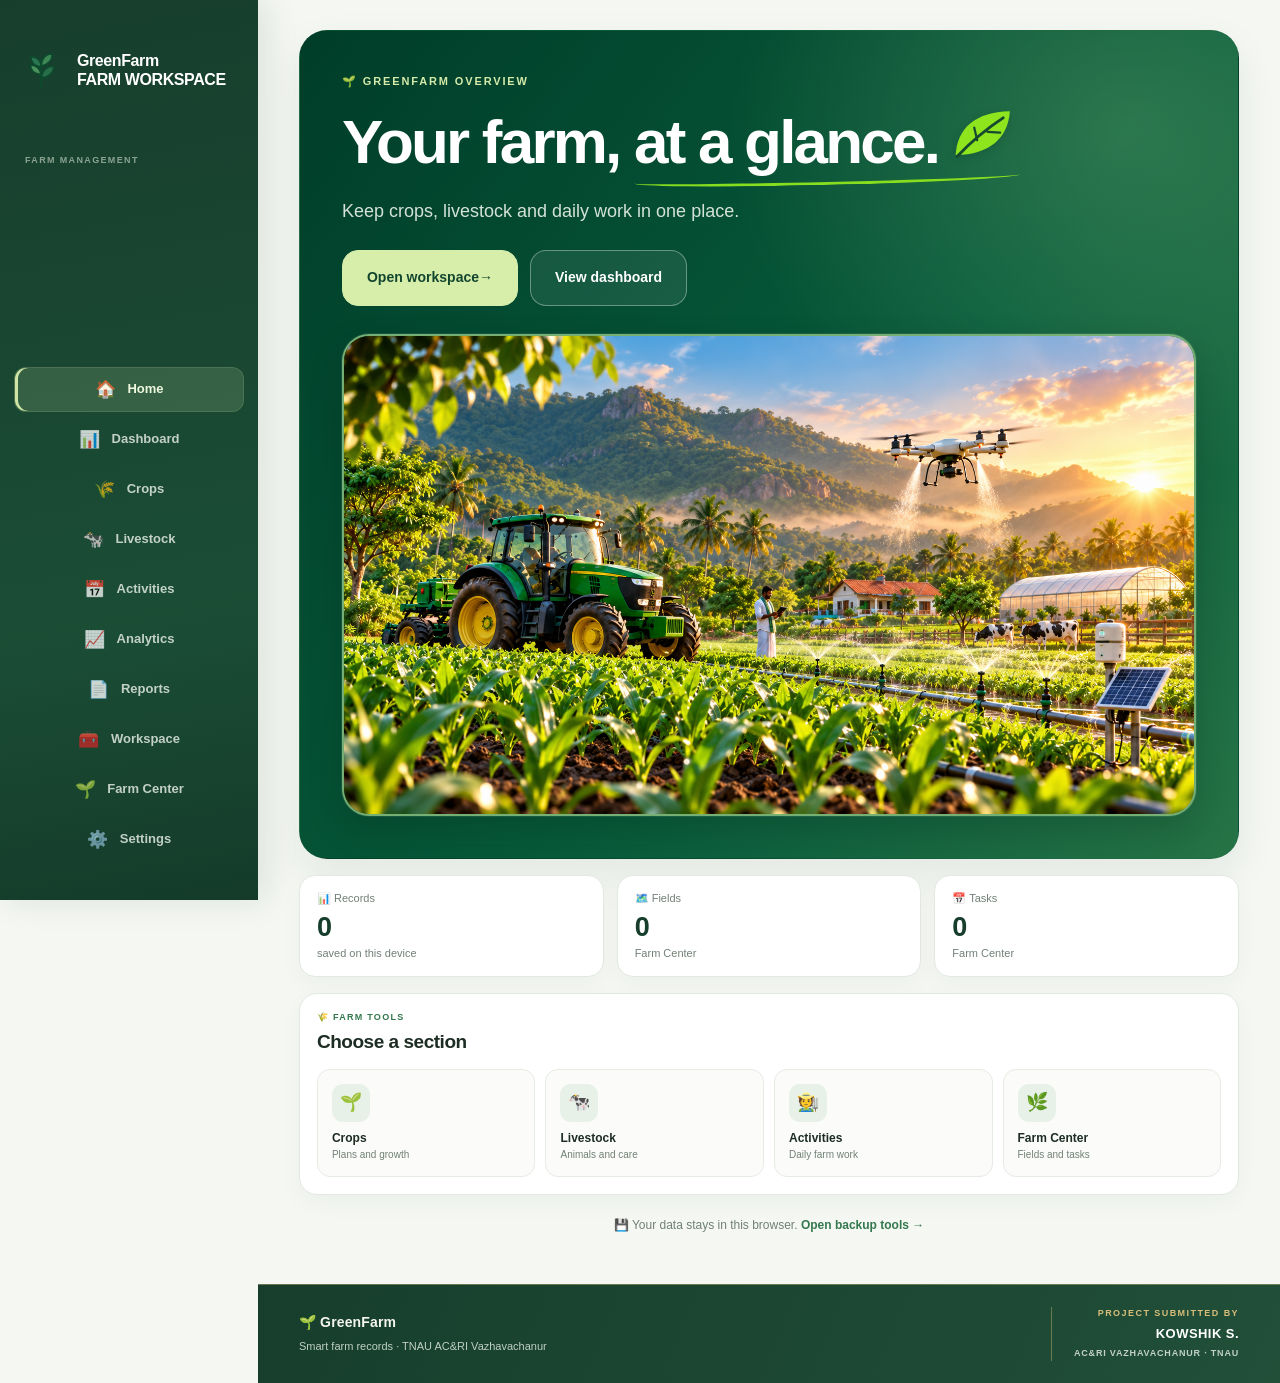
==== commit 389d685b: "Refresh GreenFarm v22 navigation assets" ====
--- a/index.html
+++ b/index.html
@@ -8,7 +8,7 @@
   <title>Farm Home | GreenFarm</title>
   <link rel="manifest" href="manifest.webmanifest">
   <link rel="stylesheet" href="assets/greenfarm.css">
-  <link rel="stylesheet" href="assets/app-ui.css?v=greenfarm-v21"><link rel="stylesheet" href="assets/module-views.css?v=greenfarm-v21">
+  <link rel="stylesheet" href="assets/app-ui.css?v=greenfarm-v22"><link rel="stylesheet" href="assets/module-views.css?v=greenfarm-v22">
 </head>
 <body>
   <nav class="gf-nav" aria-label="Main navigation">
@@ -152,7 +152,7 @@
       </div>
     </div>
     <div class="gf-home-art">
-      <img src="assets/greenfarm-3d-farm.png?v=greenfarm-v21" alt="Realistic smart GreenFarm landscape with a farmer monitoring crops, lush crop rows, greenhouse, tractor, drone and connected agriculture technology at sunrise" width="1280" height="720" fetchpriority="high" decoding="async">
+      <img src="assets/greenfarm-3d-farm.png?v=greenfarm-v22" alt="Realistic smart GreenFarm landscape with a farmer monitoring crops, lush crop rows, greenhouse, tractor, drone and connected agriculture technology at sunrise" width="1280" height="720" fetchpriority="high" decoding="async">
     </div>
   </section>
   <section class="gf-home-stat-grid" aria-label="Farm overview">
@@ -172,7 +172,7 @@
   <p class="gf-home-footer-note">💾 Your data stays in this browser. <a href="farm.html#backup">Open backup tools →</a></p>
 </div></main>
   <footer class="gf-footer gf-home-footer"><div class="container gf-home-footer-container"><div class="gf-home-brand"><strong>🌱 GreenFarm</strong><p>Smart farm records · TNAU AC&amp;RI Vazhavachanur</p></div><div class="gf-project-credit"><span class="gf-project-credit-label">Project submitted by</span><strong>KOWSHIK S.</strong><span class="gf-project-credit-meta">AC&amp;RI VAZHAVACHANUR <span aria-hidden="true">·</span> TNAU</span></div></div></footer>
-  <script src="assets/app-ui.js?v=greenfarm-v21" defer></script>
+  <script src="assets/app-ui.js?v=greenfarm-v22" defer></script>
   <script>if ("serviceWorker" in navigator) navigator.serviceWorker.register("sw.js").catch(() => {});</script>
 </body>
 </html>
--- a/assets/greenfarm.css
+++ b/assets/greenfarm.css
@@ -88,3 +88,145 @@
 
 /* Center footer content */
 .footer{text-align:center!important}.footer .container{display:flex!important;flex-direction:column!important;align-items:center!important;justify-content:center!important;text-align:center!important;margin-left:auto!important;margin-right:auto!important}.footer-brand,.footer-short,.footer-links,.footer small{margin-left:auto!important;margin-right:auto!important;text-align:center!important}.footer-links{justify-content:center!important;align-items:center!important}
+
+
+/* GREENFARM NAV REFRESH v22: premium pill navigation on desktop, 3-column cards on mobile */
+.gf-nav {
+  position: sticky !important;
+  top: 0;
+  z-index: 100;
+  background: rgba(255,255,255,.97) !important;
+  border-bottom: 1px solid #dce8df;
+  box-shadow: 0 8px 24px rgba(6,59,37,.08);
+  backdrop-filter: blur(14px);
+}
+.gf-nav .container {
+  width: min(1460px, 96%) !important;
+  min-height: 64px !important;
+  display: flex;
+  align-items: center;
+  gap: 12px;
+}
+.gf-nav-caption {
+  flex: 0 0 auto;
+  color: var(--deep);
+  font-size: 11px;
+  font-weight: 900;
+  letter-spacing: .08em;
+  text-transform: uppercase;
+  white-space: nowrap;
+}
+.gf-nav .nav-links {
+  display: flex !important;
+  flex: 1 1 auto;
+  align-items: center;
+  justify-content: flex-end;
+  gap: 5px;
+  width: auto;
+  min-width: 0;
+  overflow: visible;
+  padding: 8px 0;
+}
+.gf-nav .nav-links a {
+  display: inline-flex;
+  align-items: center;
+  justify-content: center;
+  gap: 5px;
+  flex: 0 1 auto;
+  min-height: 40px;
+  padding: 9px 10px !important;
+  border: 1px solid transparent !important;
+  border-radius: 12px;
+  color: #355345 !important;
+  font-size: 11px !important;
+  font-weight: 800;
+  line-height: 1.2;
+  white-space: nowrap;
+  transition: background .18s ease, color .18s ease, border-color .18s ease, transform .18s ease;
+}
+.gf-nav .nav-links a:hover {
+  background: #edf7f0 !important;
+  border-color: #d7e9dc !important;
+  color: #075b35 !important;
+  transform: translateY(-1px);
+}
+.gf-nav .nav-links a.active,
+.gf-nav .nav-links a[aria-current="page"] {
+  background: #08783f !important;
+  border-color: #08783f !important;
+  color: #fff !important;
+  box-shadow: 0 4px 10px rgba(8,120,63,.16);
+}
+.gf-nav .nav-icon { font-size: 14px; line-height: 1; }
+.gf-nav .nav-label { display: inline-block; }
+.gf-nav .gf-mobile-more,
+.gf-nav .gf-more-toggle { display: none !important; }
+@media (max-width: 1100px) {
+  .gf-nav .container { width: 98% !important; gap: 6px; }
+  .gf-nav-caption { font-size: 9px; letter-spacing: .03em; }
+  .gf-nav .nav-links { gap: 2px; }
+  .gf-nav .nav-links a { gap: 3px; padding: 9px 6px !important; font-size: 10px !important; }
+}
+@media (max-width: 700px) {
+  .gf-nav { position: sticky !important; top: 0; }
+  .gf-nav .container {
+    display: block !important;
+    width: 100% !important;
+    min-height: 0 !important;
+    padding: 8px 9px 10px;
+  }
+  .gf-nav-caption {
+    display: block;
+    padding: 2px 4px 8px;
+    color: #466756;
+    font-size: 9px;
+    letter-spacing: .12em;
+  }
+  .gf-nav .nav-links {
+    display: grid !important;
+    grid-template-columns: repeat(3, minmax(0, 1fr)) !important;
+    gap: 7px !important;
+    width: 100%;
+    padding: 0 !important;
+    overflow: visible !important;
+  }
+  .gf-nav .nav-links a {
+    display: flex !important;
+    flex-direction: column;
+    align-items: center;
+    justify-content: center;
+    gap: 4px;
+    width: 100% !important;
+    min-width: 0 !important;
+    min-height: 57px;
+    padding: 8px 3px !important;
+    border: 1px solid #dce9df !important;
+    border-radius: 12px;
+    background: #fff !important;
+    color: #315442 !important;
+    text-align: center !important;
+    white-space: normal;
+    font-size: 10px !important;
+    line-height: 1.2;
+    box-shadow: 0 2px 5px rgba(6,59,37,.035);
+  }
+  .gf-nav .nav-links a .nav-icon { font-size: 17px; }
+  .gf-nav .nav-links a .nav-label { overflow-wrap: anywhere; }
+  .gf-nav .nav-links a:nth-child(3n) { border-right: 1px solid #dce9df !important; }
+  .gf-nav .nav-links a:hover {
+    background: #f1f8f2 !important;
+    border-color: #9bc9a8 !important;
+    transform: none;
+  }
+  .gf-nav .nav-links a.active,
+  .gf-nav .nav-links a[aria-current="page"] {
+    background: #08783f !important;
+    border-color: #08783f !important;
+    color: #fff !important;
+    box-shadow: 0 4px 10px rgba(8,120,63,.15);
+  }
+}
+@media (max-width: 360px) {
+  .gf-nav .nav-links { gap: 5px !important; }
+  .gf-nav .nav-links a { min-height: 53px; font-size: 9px !important; }
+}
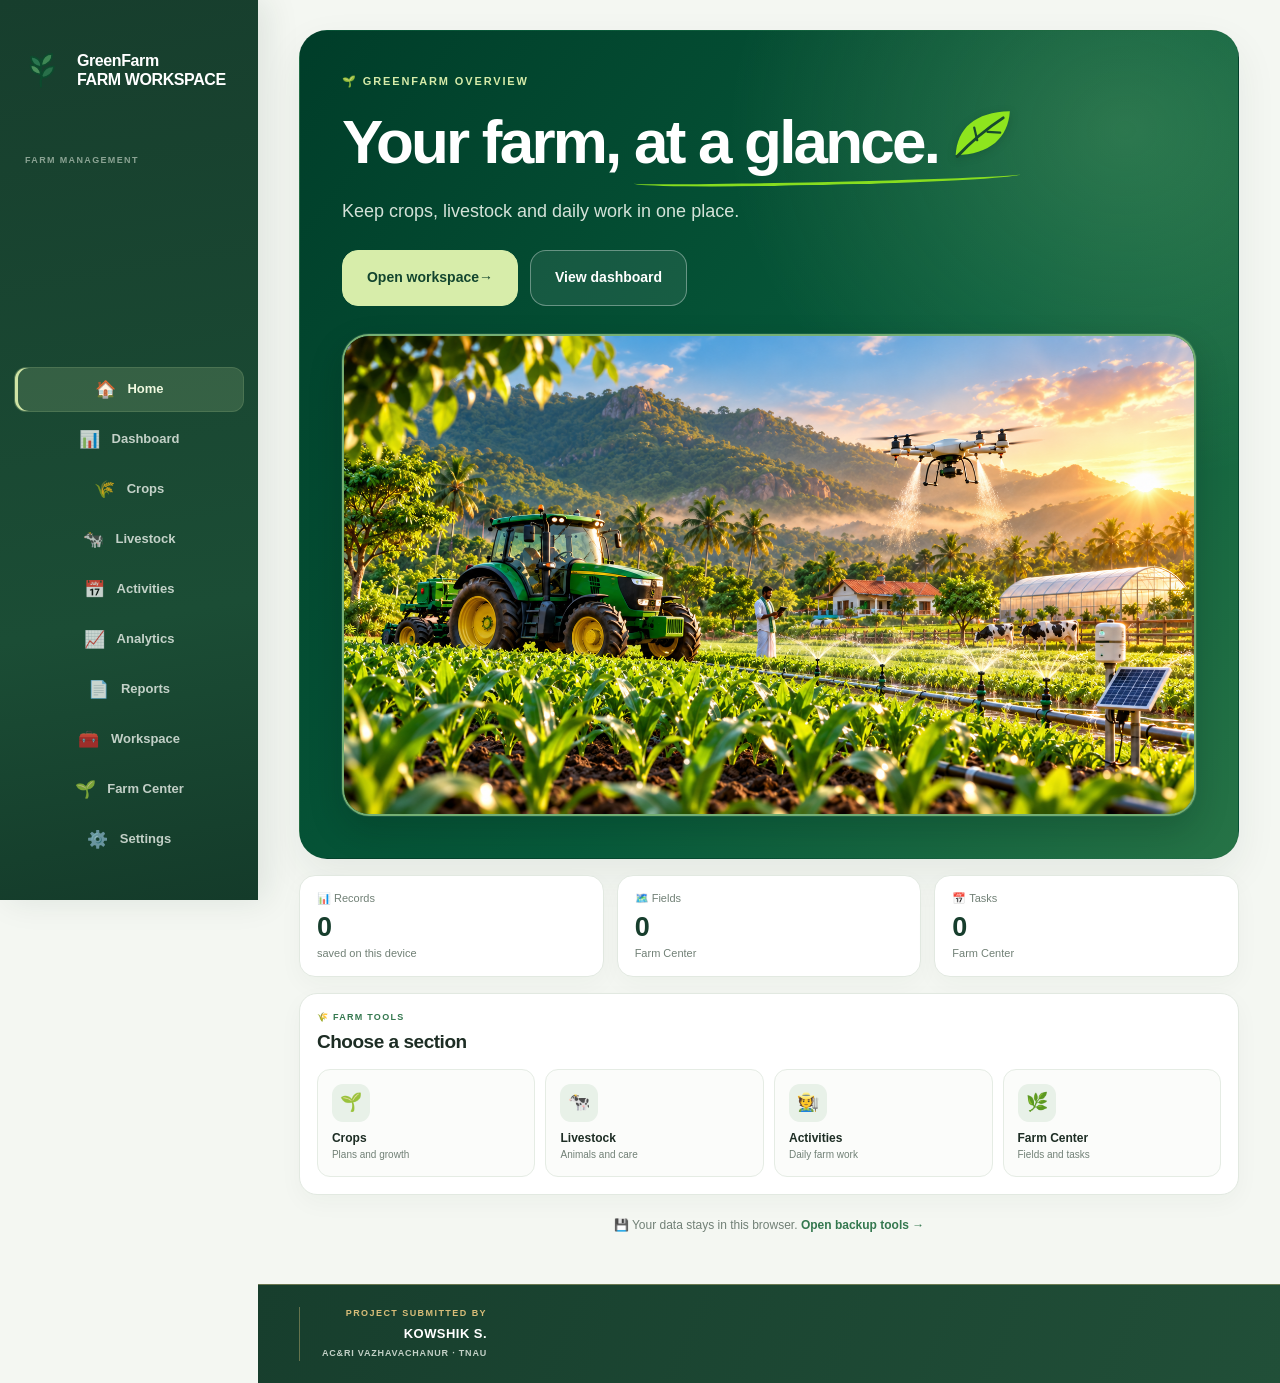
==== commit bfeba482: "Remove GreenFarm brand tagline from homepage footer" ====
--- a/index.html
+++ b/index.html
@@ -171,7 +171,7 @@
   </section>
   <p class="gf-home-footer-note">💾 Your data stays in this browser. <a href="farm.html#backup">Open backup tools →</a></p>
 </div></main>
-  <footer class="gf-footer gf-home-footer"><div class="container gf-home-footer-container"><div class="gf-home-brand"><strong>🌱 GreenFarm</strong><p>Smart farm records · TNAU AC&amp;RI Vazhavachanur</p></div><div class="gf-project-credit"><span class="gf-project-credit-label">Project submitted by</span><strong>KOWSHIK S.</strong><span class="gf-project-credit-meta">AC&amp;RI VAZHAVACHANUR <span aria-hidden="true">·</span> TNAU</span></div></div></footer>
+  <footer class="gf-footer gf-home-footer"><div class="container gf-home-footer-container"><div class="gf-project-credit"><span class="gf-project-credit-label">Project submitted by</span><strong>KOWSHIK S.</strong><span class="gf-project-credit-meta">AC&amp;RI VAZHAVACHANUR <span aria-hidden="true">·</span> TNAU</span></div></div></footer>
   <script src="assets/app-ui.js?v=greenfarm-v22" defer></script>
   <script>if ("serviceWorker" in navigator) navigator.serviceWorker.register("sw.js").catch(() => {});</script>
 </body>
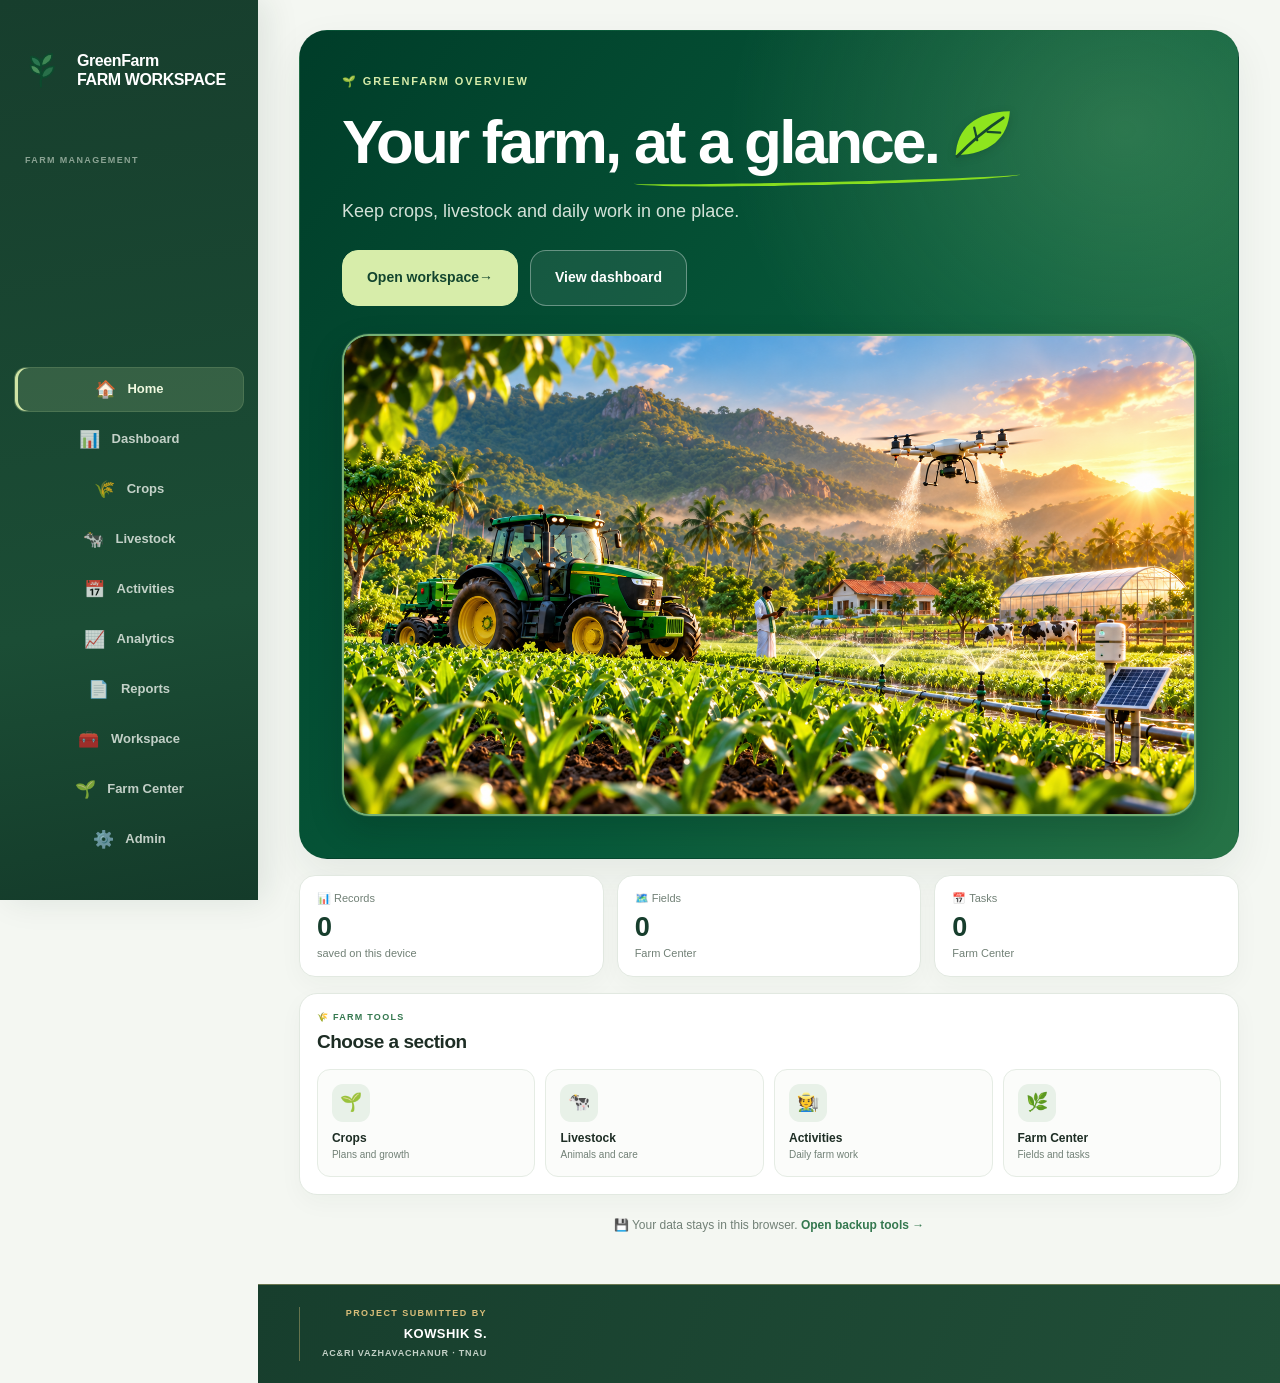
==== commit a515649b: "Refresh GreenFarm navigation fix assets v23" ====
--- a/index.html
+++ b/index.html
@@ -7,8 +7,8 @@
   <meta name="theme-color" content="#173e2d">
   <title>Farm Home | GreenFarm</title>
   <link rel="manifest" href="manifest.webmanifest">
-  <link rel="stylesheet" href="assets/greenfarm.css">
-  <link rel="stylesheet" href="assets/app-ui.css?v=greenfarm-v22"><link rel="stylesheet" href="assets/module-views.css?v=greenfarm-v22">
+  <link rel="stylesheet" href="assets/greenfarm.css?v=greenfarm-v23">
+  <link rel="stylesheet" href="assets/app-ui.css?v=greenfarm-v23"><link rel="stylesheet" href="assets/module-views.css?v=greenfarm-v23">
 </head>
 <body>
   <nav class="gf-nav" aria-label="Main navigation">
@@ -152,7 +152,7 @@
       </div>
     </div>
     <div class="gf-home-art">
-      <img src="assets/greenfarm-3d-farm.png?v=greenfarm-v22" alt="Realistic smart GreenFarm landscape with a farmer monitoring crops, lush crop rows, greenhouse, tractor, drone and connected agriculture technology at sunrise" width="1280" height="720" fetchpriority="high" decoding="async">
+      <img src="assets/greenfarm-3d-farm.png?v=greenfarm-v23" alt="Realistic smart GreenFarm landscape with a farmer monitoring crops, lush crop rows, greenhouse, tractor, drone and connected agriculture technology at sunrise" width="1280" height="720" fetchpriority="high" decoding="async">
     </div>
   </section>
   <section class="gf-home-stat-grid" aria-label="Farm overview">
@@ -172,7 +172,7 @@
   <p class="gf-home-footer-note">💾 Your data stays in this browser. <a href="farm.html#backup">Open backup tools →</a></p>
 </div></main>
   <footer class="gf-footer gf-home-footer"><div class="container gf-home-footer-container"><div class="gf-project-credit"><span class="gf-project-credit-label">Project submitted by</span><strong>KOWSHIK S.</strong><span class="gf-project-credit-meta">AC&amp;RI VAZHAVACHANUR <span aria-hidden="true">·</span> TNAU</span></div></div></footer>
-  <script src="assets/app-ui.js?v=greenfarm-v22" defer></script>
+  <script src="assets/app-ui.js?v=greenfarm-v23" defer></script>
   <script>if ("serviceWorker" in navigator) navigator.serviceWorker.register("sw.js").catch(() => {});</script>
 </body>
 </html>
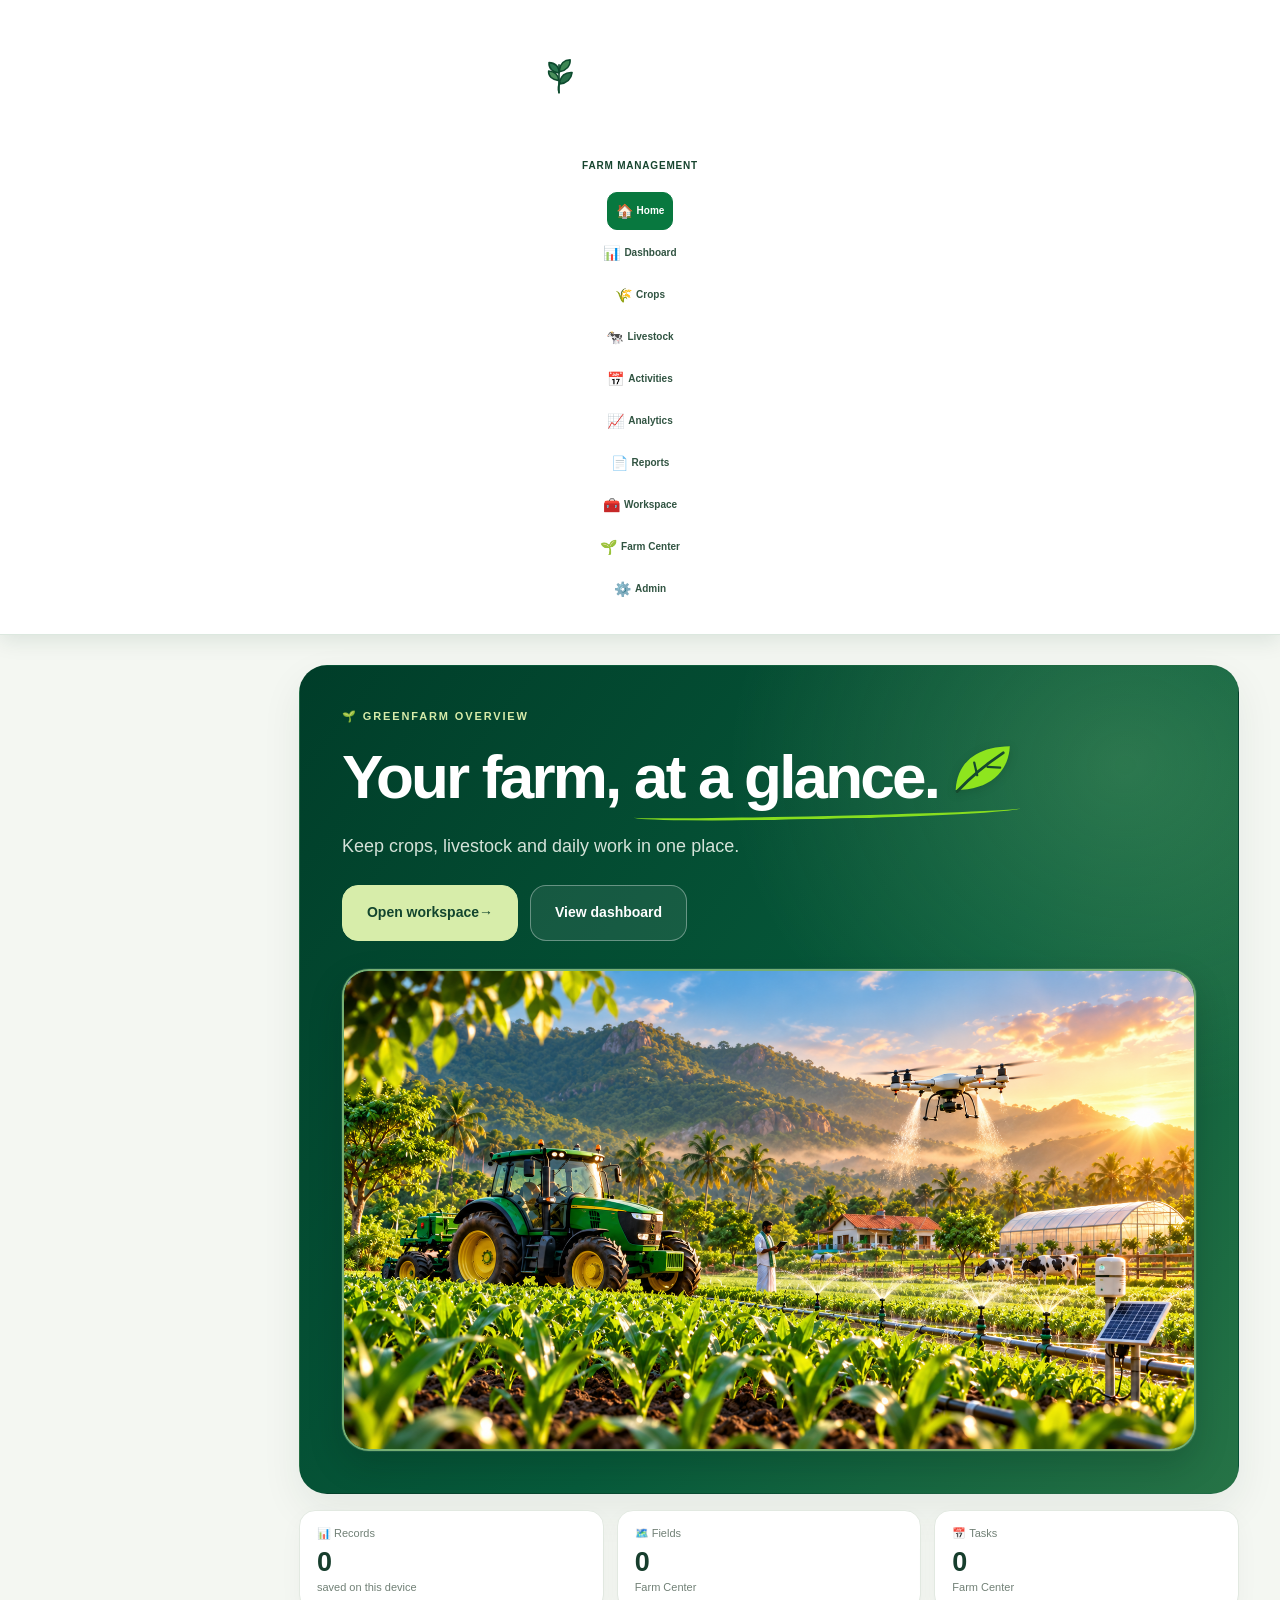
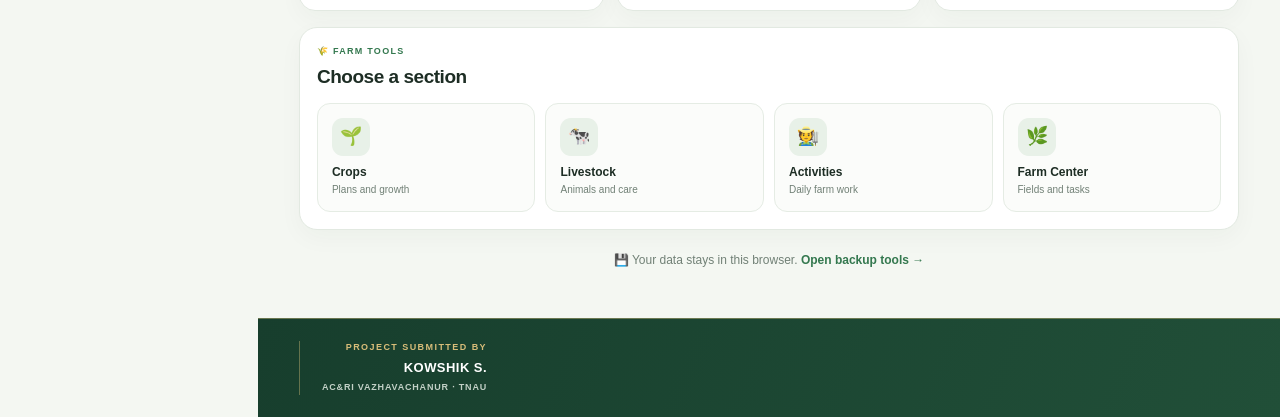
==== commit 168ea5f0: "Load GreenFarm navigation hotfix v24" ====
--- a/index.html
+++ b/index.html
@@ -7,8 +7,8 @@
   <meta name="theme-color" content="#173e2d">
   <title>Farm Home | GreenFarm</title>
   <link rel="manifest" href="manifest.webmanifest">
-  <link rel="stylesheet" href="assets/greenfarm.css?v=greenfarm-v23">
-  <link rel="stylesheet" href="assets/app-ui.css?v=greenfarm-v23"><link rel="stylesheet" href="assets/module-views.css?v=greenfarm-v23">
+  <link rel="stylesheet" href="assets/greenfarm.css?v=greenfarm-v24">
+  <link rel="stylesheet" href="assets/app-ui.css?v=greenfarm-v24"><link rel="stylesheet" href="assets/module-views.css?v=greenfarm-v24">
 </head>
 <body>
   <nav class="gf-nav" aria-label="Main navigation">
@@ -152,7 +152,7 @@
       </div>
     </div>
     <div class="gf-home-art">
-      <img src="assets/greenfarm-3d-farm.png?v=greenfarm-v23" alt="Realistic smart GreenFarm landscape with a farmer monitoring crops, lush crop rows, greenhouse, tractor, drone and connected agriculture technology at sunrise" width="1280" height="720" fetchpriority="high" decoding="async">
+      <img src="assets/greenfarm-3d-farm.png?v=greenfarm-v24" alt="Realistic smart GreenFarm landscape with a farmer monitoring crops, lush crop rows, greenhouse, tractor, drone and connected agriculture technology at sunrise" width="1280" height="720" fetchpriority="high" decoding="async">
     </div>
   </section>
   <section class="gf-home-stat-grid" aria-label="Farm overview">
@@ -172,7 +172,7 @@
   <p class="gf-home-footer-note">💾 Your data stays in this browser. <a href="farm.html#backup">Open backup tools →</a></p>
 </div></main>
   <footer class="gf-footer gf-home-footer"><div class="container gf-home-footer-container"><div class="gf-project-credit"><span class="gf-project-credit-label">Project submitted by</span><strong>KOWSHIK S.</strong><span class="gf-project-credit-meta">AC&amp;RI VAZHAVACHANUR <span aria-hidden="true">·</span> TNAU</span></div></div></footer>
-  <script src="assets/app-ui.js?v=greenfarm-v23" defer></script>
+  <script src="assets/app-ui.js?v=greenfarm-v24" defer></script>
   <script>if ("serviceWorker" in navigator) navigator.serviceWorker.register("sw.js").catch(() => {});</script>
 </body>
 </html>
--- a/assets/module-views.css
+++ b/assets/module-views.css
@@ -188,4 +188,160 @@
 .gf-home-video-player video { position:relative; z-index:1; width:100%; height:100%; min-height:180px; aspect-ratio:16/9; object-fit:contain; background:#12291f; }
 .gf-home-video-noscript { position:absolute; z-index:2; right:12px; bottom:12px; padding:8px 12px; border-radius:999px; background:#f4f5d9; color:#173b2a; font-size:11px; font-weight:750; }
 .gf-home-video-player.is-error::after { position:absolute; inset:auto 12px 12px; z-index:2; padding:9px 12px; border-radius:10px; background:#fffe; color:#173b2a; content:"Video unavailable — use the SAWBO link to watch."; font-size:11px; font-weight:750; text-align:center; }
-@media(max-width:700px) { .gf-home-video-cover { min-height:160px; } .gf-home-video-play { left:12px; bottom:12px; min-height:42px; } .gf-home-video-badge { top:11px; right:11px; } }+@media(max-width:700px) { .gf-home-video-cover { min-height:160px; } .gf-home-video-play { left:12px; bottom:12px; min-height:42px; } .gf-home-video-badge { top:11px; right:11px; } }
+
+/* NAVIGATION HOTFIX v24 — override legacy nav rules loaded earlier in the cascade */
+body .gf-nav {
+  display:block !important;
+  position:sticky !important;
+  top:0 !important;
+  z-index:999 !important;
+  width:100% !important;
+  height:auto !important;
+  overflow:visible !important;
+  background:#fff !important;
+  border-bottom:1px solid #dce8df !important;
+  box-shadow:0 6px 20px rgba(6,59,37,.10) !important;
+}
+body .gf-nav .container {
+  display:flex !important;
+  align-items:center !important;
+  justify-content:space-between !important;
+  gap:10px !important;
+  width:min(1480px,98%) !important;
+  min-height:62px !important;
+  margin:0 auto !important;
+  padding:6px 0 !important;
+  overflow:visible !important;
+}
+body .gf-nav .gf-nav-caption {
+  display:block !important;
+  flex:0 0 auto !important;
+  color:#17452f !important;
+  font-size:10px !important;
+  font-weight:900 !important;
+  letter-spacing:.08em !important;
+  white-space:nowrap !important;
+}
+body .gf-nav .nav-links {
+  display:flex !important;
+  flex:1 1 auto !important;
+  align-items:center !important;
+  justify-content:flex-end !important;
+  gap:4px !important;
+  width:auto !important;
+  max-width:none !important;
+  min-width:0 !important;
+  height:auto !important;
+  max-height:none !important;
+  padding:0 !important;
+  margin:0 !important;
+  overflow:visible !important;
+  flex-wrap:nowrap !important;
+}
+body .gf-nav .nav-links a {
+  display:flex !important;
+  flex:0 1 auto !important;
+  align-items:center !important;
+  justify-content:center !important;
+  gap:4px !important;
+  width:auto !important;
+  min-width:0 !important;
+  min-height:38px !important;
+  height:auto !important;
+  padding:8px 8px !important;
+  margin:0 !important;
+  border:1px solid transparent !important;
+  border-radius:10px !important;
+  background:transparent !important;
+  color:#315442 !important;
+  font-size:10px !important;
+  font-weight:800 !important;
+  line-height:1.2 !important;
+  text-align:center !important;
+  white-space:nowrap !important;
+  box-shadow:none !important;
+  transform:none !important;
+}
+body .gf-nav .nav-links a:hover {
+  background:#edf7f0 !important;
+  border-color:#cfe3d4 !important;
+  color:#075b35 !important;
+}
+body .gf-nav .nav-links a.active,
+body .gf-nav .nav-links a[aria-current="page"] {
+  background:#08783f !important;
+  border-color:#08783f !important;
+  color:#fff !important;
+}
+body .gf-nav .nav-links a .nav-icon { display:inline-block !important; flex:0 0 auto !important; font-size:14px !important; }
+body .gf-nav .nav-links a .nav-label { display:inline-block !important; min-width:0 !important; overflow-wrap:normal !important; }
+body .gf-nav .gf-mobile-more,
+body .gf-nav .gf-more-toggle { display:none !important; }
+
+@media (max-width: 1100px) and (min-width: 701px) {
+  body .gf-nav .container { width:99% !important; gap:5px !important; }
+  body .gf-nav .gf-nav-caption { font-size:8px !important; letter-spacing:0 !important; }
+  body .gf-nav .nav-links { gap:1px !important; }
+  body .gf-nav .nav-links a { gap:2px !important; padding:8px 4px !important; font-size:9px !important; }
+  body .gf-nav .nav-links a .nav-icon { font-size:12px !important; }
+}
+@media (max-width: 700px) {
+  body .gf-nav { position:sticky !important; top:0 !important; }
+  body .gf-nav .container {
+    display:block !important;
+    width:100% !important;
+    min-height:0 !important;
+    padding:7px 9px 10px !important;
+  }
+  body .gf-nav .gf-nav-caption {
+    display:block !important;
+    padding:0 3px 7px !important;
+    font-size:9px !important;
+    letter-spacing:.1em !important;
+  }
+  body .gf-nav .nav-links {
+    display:grid !important;
+    grid-template-columns:repeat(3,minmax(0,1fr)) !important;
+    grid-auto-flow:row !important;
+    gap:6px !important;
+    width:100% !important;
+    max-width:none !important;
+    padding:0 !important;
+    overflow:visible !important;
+    flex-wrap:initial !important;
+  }
+  body .gf-nav .nav-links a {
+    display:flex !important;
+    flex-direction:column !important;
+    align-items:center !important;
+    justify-content:center !important;
+    gap:4px !important;
+    width:100% !important;
+    min-width:0 !important;
+    min-height:55px !important;
+    padding:7px 2px !important;
+    border:1px solid #dce9df !important;
+    border-radius:11px !important;
+    background:#fff !important;
+    color:#315442 !important;
+    font-size:10px !important;
+    line-height:1.2 !important;
+    white-space:normal !important;
+    overflow:visible !important;
+    box-shadow:0 2px 5px rgba(6,59,37,.04) !important;
+  }
+  body .gf-nav .nav-links a .nav-icon { font-size:17px !important; }
+  body .gf-nav .nav-links a .nav-label { white-space:normal !important; overflow-wrap:anywhere !important; }
+  body .gf-nav .nav-links a:nth-child(3n) { border-right:1px solid #dce9df !important; }
+  body .gf-nav .nav-links a.active,
+  body .gf-nav .nav-links a[aria-current="page"] {
+    background:#08783f !important;
+    border-color:#08783f !important;
+    color:#fff !important;
+  }
+}
+@media (max-width: 360px) {
+  body .gf-nav .nav-links { gap:4px !important; }
+  body .gf-nav .nav-links a { min-height:51px !important; font-size:9px !important; }
+}
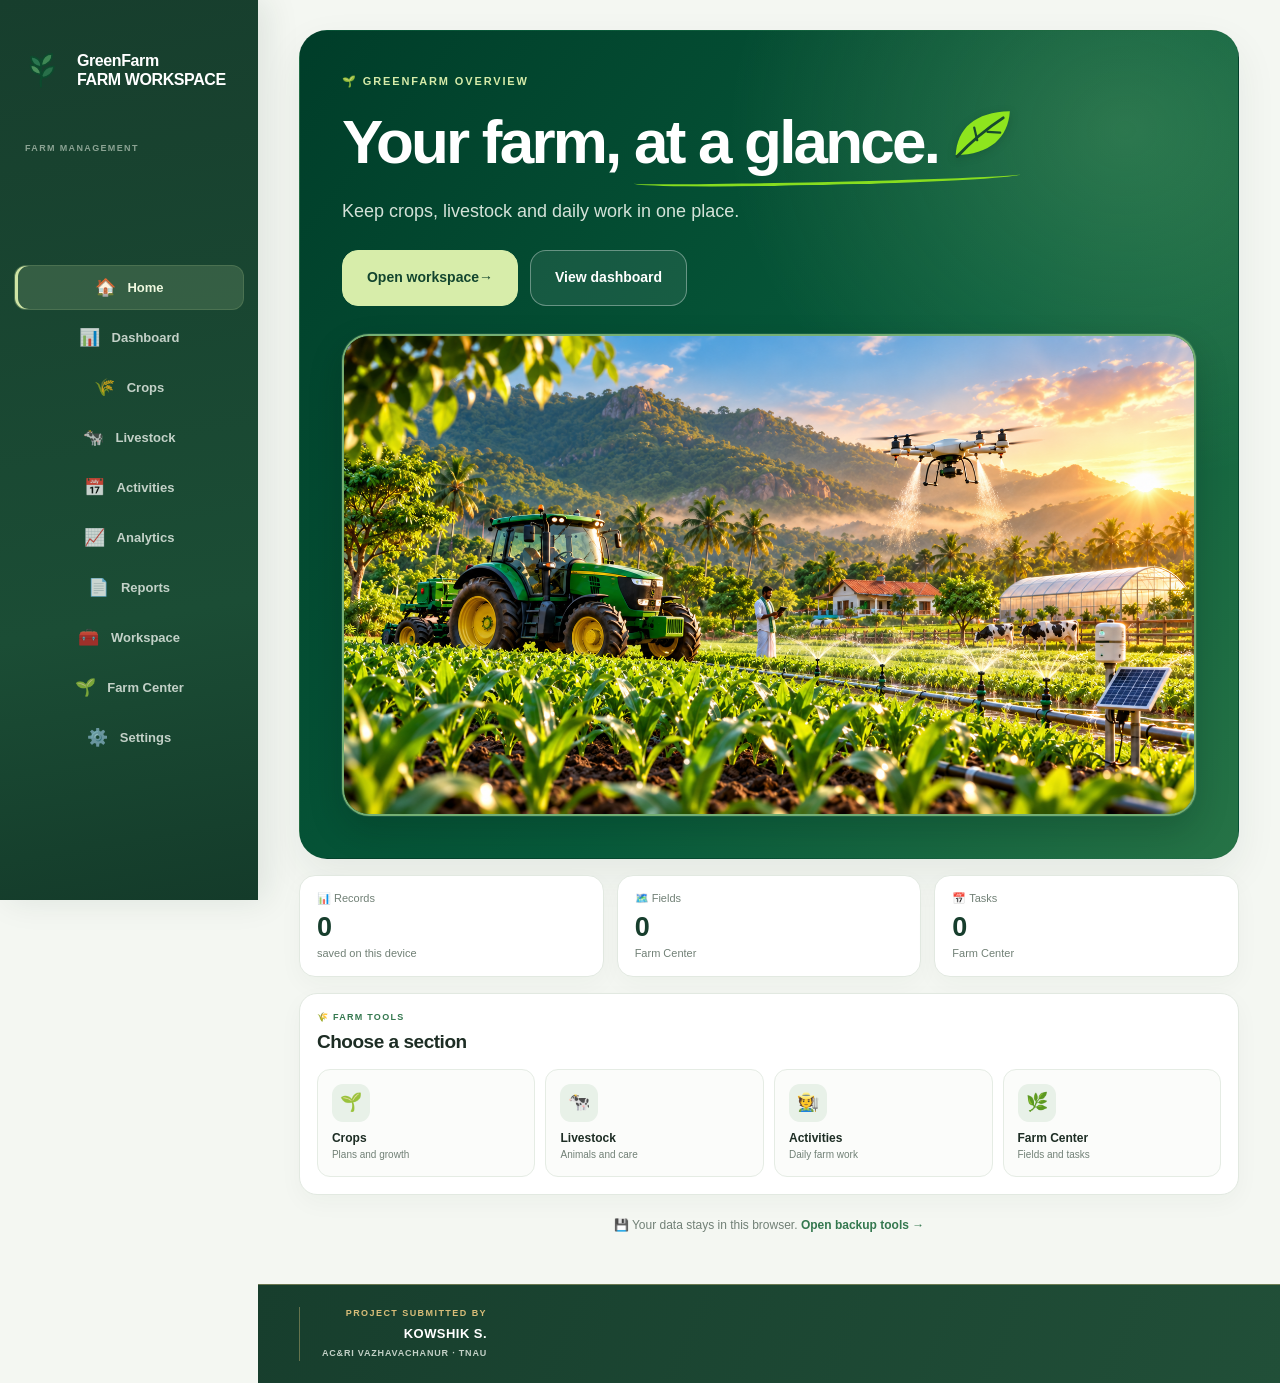
==== commit 0b559a4c: "Bust stale GreenFarm asset cache v25" ====
--- a/index.html
+++ b/index.html
@@ -7,8 +7,8 @@
   <meta name="theme-color" content="#173e2d">
   <title>Farm Home | GreenFarm</title>
   <link rel="manifest" href="manifest.webmanifest">
-  <link rel="stylesheet" href="assets/greenfarm.css?v=greenfarm-v24">
-  <link rel="stylesheet" href="assets/app-ui.css?v=greenfarm-v24"><link rel="stylesheet" href="assets/module-views.css?v=greenfarm-v24">
+  <link rel="stylesheet" href="assets/greenfarm.css?v=greenfarm-v25">
+  <link rel="stylesheet" href="assets/app-ui.css?v=greenfarm-v25"><link rel="stylesheet" href="assets/module-views.css?v=greenfarm-v25">
 </head>
 <body>
   <nav class="gf-nav" aria-label="Main navigation">
@@ -152,7 +152,7 @@
       </div>
     </div>
     <div class="gf-home-art">
-      <img src="assets/greenfarm-3d-farm.png?v=greenfarm-v24" alt="Realistic smart GreenFarm landscape with a farmer monitoring crops, lush crop rows, greenhouse, tractor, drone and connected agriculture technology at sunrise" width="1280" height="720" fetchpriority="high" decoding="async">
+      <img src="assets/greenfarm-3d-farm.png?v=greenfarm-v25" alt="Realistic smart GreenFarm landscape with a farmer monitoring crops, lush crop rows, greenhouse, tractor, drone and connected agriculture technology at sunrise" width="1280" height="720" fetchpriority="high" decoding="async">
     </div>
   </section>
   <section class="gf-home-stat-grid" aria-label="Farm overview">
@@ -172,7 +172,7 @@
   <p class="gf-home-footer-note">💾 Your data stays in this browser. <a href="farm.html#backup">Open backup tools →</a></p>
 </div></main>
   <footer class="gf-footer gf-home-footer"><div class="container gf-home-footer-container"><div class="gf-project-credit"><span class="gf-project-credit-label">Project submitted by</span><strong>KOWSHIK S.</strong><span class="gf-project-credit-meta">AC&amp;RI VAZHAVACHANUR <span aria-hidden="true">·</span> TNAU</span></div></div></footer>
-  <script src="assets/app-ui.js?v=greenfarm-v24" defer></script>
+  <script src="assets/app-ui.js?v=greenfarm-v25" defer></script>
   <script>if ("serviceWorker" in navigator) navigator.serviceWorker.register("sw.js").catch(() => {});</script>
 </body>
 </html>
--- a/assets/greenfarm.css
+++ b/assets/greenfarm.css
@@ -90,143 +90,3 @@
 .footer{text-align:center!important}.footer .container{display:flex!important;flex-direction:column!important;align-items:center!important;justify-content:center!important;text-align:center!important;margin-left:auto!important;margin-right:auto!important}.footer-brand,.footer-short,.footer-links,.footer small{margin-left:auto!important;margin-right:auto!important;text-align:center!important}.footer-links{justify-content:center!important;align-items:center!important}
 
 
-/* GREENFARM NAV REFRESH v22: premium pill navigation on desktop, 3-column cards on mobile */
-.gf-nav {
-  position: sticky !important;
-  top: 0;
-  z-index: 100;
-  background: rgba(255,255,255,.97) !important;
-  border-bottom: 1px solid #dce8df;
-  box-shadow: 0 8px 24px rgba(6,59,37,.08);
-  backdrop-filter: blur(14px);
-}
-.gf-nav .container {
-  width: min(1460px, 96%) !important;
-  min-height: 64px !important;
-  display: flex;
-  align-items: center;
-  gap: 12px;
-}
-.gf-nav-caption {
-  flex: 0 0 auto;
-  color: var(--deep);
-  font-size: 11px;
-  font-weight: 900;
-  letter-spacing: .08em;
-  text-transform: uppercase;
-  white-space: nowrap;
-}
-.gf-nav .nav-links {
-  display: flex !important;
-  flex: 1 1 auto;
-  align-items: center;
-  justify-content: flex-end;
-  gap: 5px;
-  width: auto;
-  min-width: 0;
-  overflow: visible;
-  padding: 8px 0;
-}
-.gf-nav .nav-links a {
-  display: inline-flex;
-  align-items: center;
-  justify-content: center;
-  gap: 5px;
-  flex: 0 1 auto;
-  min-height: 40px;
-  padding: 9px 10px !important;
-  border: 1px solid transparent !important;
-  border-radius: 12px;
-  color: #355345 !important;
-  font-size: 11px !important;
-  font-weight: 800;
-  line-height: 1.2;
-  white-space: nowrap;
-  transition: background .18s ease, color .18s ease, border-color .18s ease, transform .18s ease;
-}
-.gf-nav .nav-links a:hover {
-  background: #edf7f0 !important;
-  border-color: #d7e9dc !important;
-  color: #075b35 !important;
-  transform: translateY(-1px);
-}
-.gf-nav .nav-links a.active,
-.gf-nav .nav-links a[aria-current="page"] {
-  background: #08783f !important;
-  border-color: #08783f !important;
-  color: #fff !important;
-  box-shadow: 0 4px 10px rgba(8,120,63,.16);
-}
-.gf-nav .nav-icon { font-size: 14px; line-height: 1; }
-.gf-nav .nav-label { display: inline-block; }
-.gf-nav .gf-mobile-more,
-.gf-nav .gf-more-toggle { display: none !important; }
-@media (max-width: 1100px) {
-  .gf-nav .container { width: 98% !important; gap: 6px; }
-  .gf-nav-caption { font-size: 9px; letter-spacing: .03em; }
-  .gf-nav .nav-links { gap: 2px; }
-  .gf-nav .nav-links a { gap: 3px; padding: 9px 6px !important; font-size: 10px !important; }
-}
-@media (max-width: 700px) {
-  .gf-nav { position: sticky !important; top: 0; }
-  .gf-nav .container {
-    display: block !important;
-    width: 100% !important;
-    min-height: 0 !important;
-    padding: 8px 9px 10px;
-  }
-  .gf-nav-caption {
-    display: block;
-    padding: 2px 4px 8px;
-    color: #466756;
-    font-size: 9px;
-    letter-spacing: .12em;
-  }
-  .gf-nav .nav-links {
-    display: grid !important;
-    grid-template-columns: repeat(3, minmax(0, 1fr)) !important;
-    gap: 7px !important;
-    width: 100%;
-    padding: 0 !important;
-    overflow: visible !important;
-  }
-  .gf-nav .nav-links a {
-    display: flex !important;
-    flex-direction: column;
-    align-items: center;
-    justify-content: center;
-    gap: 4px;
-    width: 100% !important;
-    min-width: 0 !important;
-    min-height: 57px;
-    padding: 8px 3px !important;
-    border: 1px solid #dce9df !important;
-    border-radius: 12px;
-    background: #fff !important;
-    color: #315442 !important;
-    text-align: center !important;
-    white-space: normal;
-    font-size: 10px !important;
-    line-height: 1.2;
-    box-shadow: 0 2px 5px rgba(6,59,37,.035);
-  }
-  .gf-nav .nav-links a .nav-icon { font-size: 17px; }
-  .gf-nav .nav-links a .nav-label { overflow-wrap: anywhere; }
-  .gf-nav .nav-links a:nth-child(3n) { border-right: 1px solid #dce9df !important; }
-  .gf-nav .nav-links a:hover {
-    background: #f1f8f2 !important;
-    border-color: #9bc9a8 !important;
-    transform: none;
-  }
-  .gf-nav .nav-links a.active,
-  .gf-nav .nav-links a[aria-current="page"] {
-    background: #08783f !important;
-    border-color: #08783f !important;
-    color: #fff !important;
-    box-shadow: 0 4px 10px rgba(8,120,63,.15);
-  }
-}
-@media (max-width: 360px) {
-  .gf-nav .nav-links { gap: 5px !important; }
-  .gf-nav .nav-links a { min-height: 53px; font-size: 9px !important; }
-}
--- a/assets/module-views.css
+++ b/assets/module-views.css
@@ -190,158 +190,3 @@
 .gf-home-video-player.is-error::after { position:absolute; inset:auto 12px 12px; z-index:2; padding:9px 12px; border-radius:10px; background:#fffe; color:#173b2a; content:"Video unavailable — use the SAWBO link to watch."; font-size:11px; font-weight:750; text-align:center; }
 @media(max-width:700px) { .gf-home-video-cover { min-height:160px; } .gf-home-video-play { left:12px; bottom:12px; min-height:42px; } .gf-home-video-badge { top:11px; right:11px; } }
 
-/* NAVIGATION HOTFIX v24 — override legacy nav rules loaded earlier in the cascade */
-body .gf-nav {
-  display:block !important;
-  position:sticky !important;
-  top:0 !important;
-  z-index:999 !important;
-  width:100% !important;
-  height:auto !important;
-  overflow:visible !important;
-  background:#fff !important;
-  border-bottom:1px solid #dce8df !important;
-  box-shadow:0 6px 20px rgba(6,59,37,.10) !important;
-}
-body .gf-nav .container {
-  display:flex !important;
-  align-items:center !important;
-  justify-content:space-between !important;
-  gap:10px !important;
-  width:min(1480px,98%) !important;
-  min-height:62px !important;
-  margin:0 auto !important;
-  padding:6px 0 !important;
-  overflow:visible !important;
-}
-body .gf-nav .gf-nav-caption {
-  display:block !important;
-  flex:0 0 auto !important;
-  color:#17452f !important;
-  font-size:10px !important;
-  font-weight:900 !important;
-  letter-spacing:.08em !important;
-  white-space:nowrap !important;
-}
-body .gf-nav .nav-links {
-  display:flex !important;
-  flex:1 1 auto !important;
-  align-items:center !important;
-  justify-content:flex-end !important;
-  gap:4px !important;
-  width:auto !important;
-  max-width:none !important;
-  min-width:0 !important;
-  height:auto !important;
-  max-height:none !important;
-  padding:0 !important;
-  margin:0 !important;
-  overflow:visible !important;
-  flex-wrap:nowrap !important;
-}
-body .gf-nav .nav-links a {
-  display:flex !important;
-  flex:0 1 auto !important;
-  align-items:center !important;
-  justify-content:center !important;
-  gap:4px !important;
-  width:auto !important;
-  min-width:0 !important;
-  min-height:38px !important;
-  height:auto !important;
-  padding:8px 8px !important;
-  margin:0 !important;
-  border:1px solid transparent !important;
-  border-radius:10px !important;
-  background:transparent !important;
-  color:#315442 !important;
-  font-size:10px !important;
-  font-weight:800 !important;
-  line-height:1.2 !important;
-  text-align:center !important;
-  white-space:nowrap !important;
-  box-shadow:none !important;
-  transform:none !important;
-}
-body .gf-nav .nav-links a:hover {
-  background:#edf7f0 !important;
-  border-color:#cfe3d4 !important;
-  color:#075b35 !important;
-}
-body .gf-nav .nav-links a.active,
-body .gf-nav .nav-links a[aria-current="page"] {
-  background:#08783f !important;
-  border-color:#08783f !important;
-  color:#fff !important;
-}
-body .gf-nav .nav-links a .nav-icon { display:inline-block !important; flex:0 0 auto !important; font-size:14px !important; }
-body .gf-nav .nav-links a .nav-label { display:inline-block !important; min-width:0 !important; overflow-wrap:normal !important; }
-body .gf-nav .gf-mobile-more,
-body .gf-nav .gf-more-toggle { display:none !important; }
-
-@media (max-width: 1100px) and (min-width: 701px) {
-  body .gf-nav .container { width:99% !important; gap:5px !important; }
-  body .gf-nav .gf-nav-caption { font-size:8px !important; letter-spacing:0 !important; }
-  body .gf-nav .nav-links { gap:1px !important; }
-  body .gf-nav .nav-links a { gap:2px !important; padding:8px 4px !important; font-size:9px !important; }
-  body .gf-nav .nav-links a .nav-icon { font-size:12px !important; }
-}
-@media (max-width: 700px) {
-  body .gf-nav { position:sticky !important; top:0 !important; }
-  body .gf-nav .container {
-    display:block !important;
-    width:100% !important;
-    min-height:0 !important;
-    padding:7px 9px 10px !important;
-  }
-  body .gf-nav .gf-nav-caption {
-    display:block !important;
-    padding:0 3px 7px !important;
-    font-size:9px !important;
-    letter-spacing:.1em !important;
-  }
-  body .gf-nav .nav-links {
-    display:grid !important;
-    grid-template-columns:repeat(3,minmax(0,1fr)) !important;
-    grid-auto-flow:row !important;
-    gap:6px !important;
-    width:100% !important;
-    max-width:none !important;
-    padding:0 !important;
-    overflow:visible !important;
-    flex-wrap:initial !important;
-  }
-  body .gf-nav .nav-links a {
-    display:flex !important;
-    flex-direction:column !important;
-    align-items:center !important;
-    justify-content:center !important;
-    gap:4px !important;
-    width:100% !important;
-    min-width:0 !important;
-    min-height:55px !important;
-    padding:7px 2px !important;
-    border:1px solid #dce9df !important;
-    border-radius:11px !important;
-    background:#fff !important;
-    color:#315442 !important;
-    font-size:10px !important;
-    line-height:1.2 !important;
-    white-space:normal !important;
-    overflow:visible !important;
-    box-shadow:0 2px 5px rgba(6,59,37,.04) !important;
-  }
-  body .gf-nav .nav-links a .nav-icon { font-size:17px !important; }
-  body .gf-nav .nav-links a .nav-label { white-space:normal !important; overflow-wrap:anywhere !important; }
-  body .gf-nav .nav-links a:nth-child(3n) { border-right:1px solid #dce9df !important; }
-  body .gf-nav .nav-links a.active,
-  body .gf-nav .nav-links a[aria-current="page"] {
-    background:#08783f !important;
-    border-color:#08783f !important;
-    color:#fff !important;
-  }
-}
-@media (max-width: 360px) {
-  body .gf-nav .nav-links { gap:4px !important; }
-  body .gf-nav .nav-links a { min-height:51px !important; font-size:9px !important; }
-}
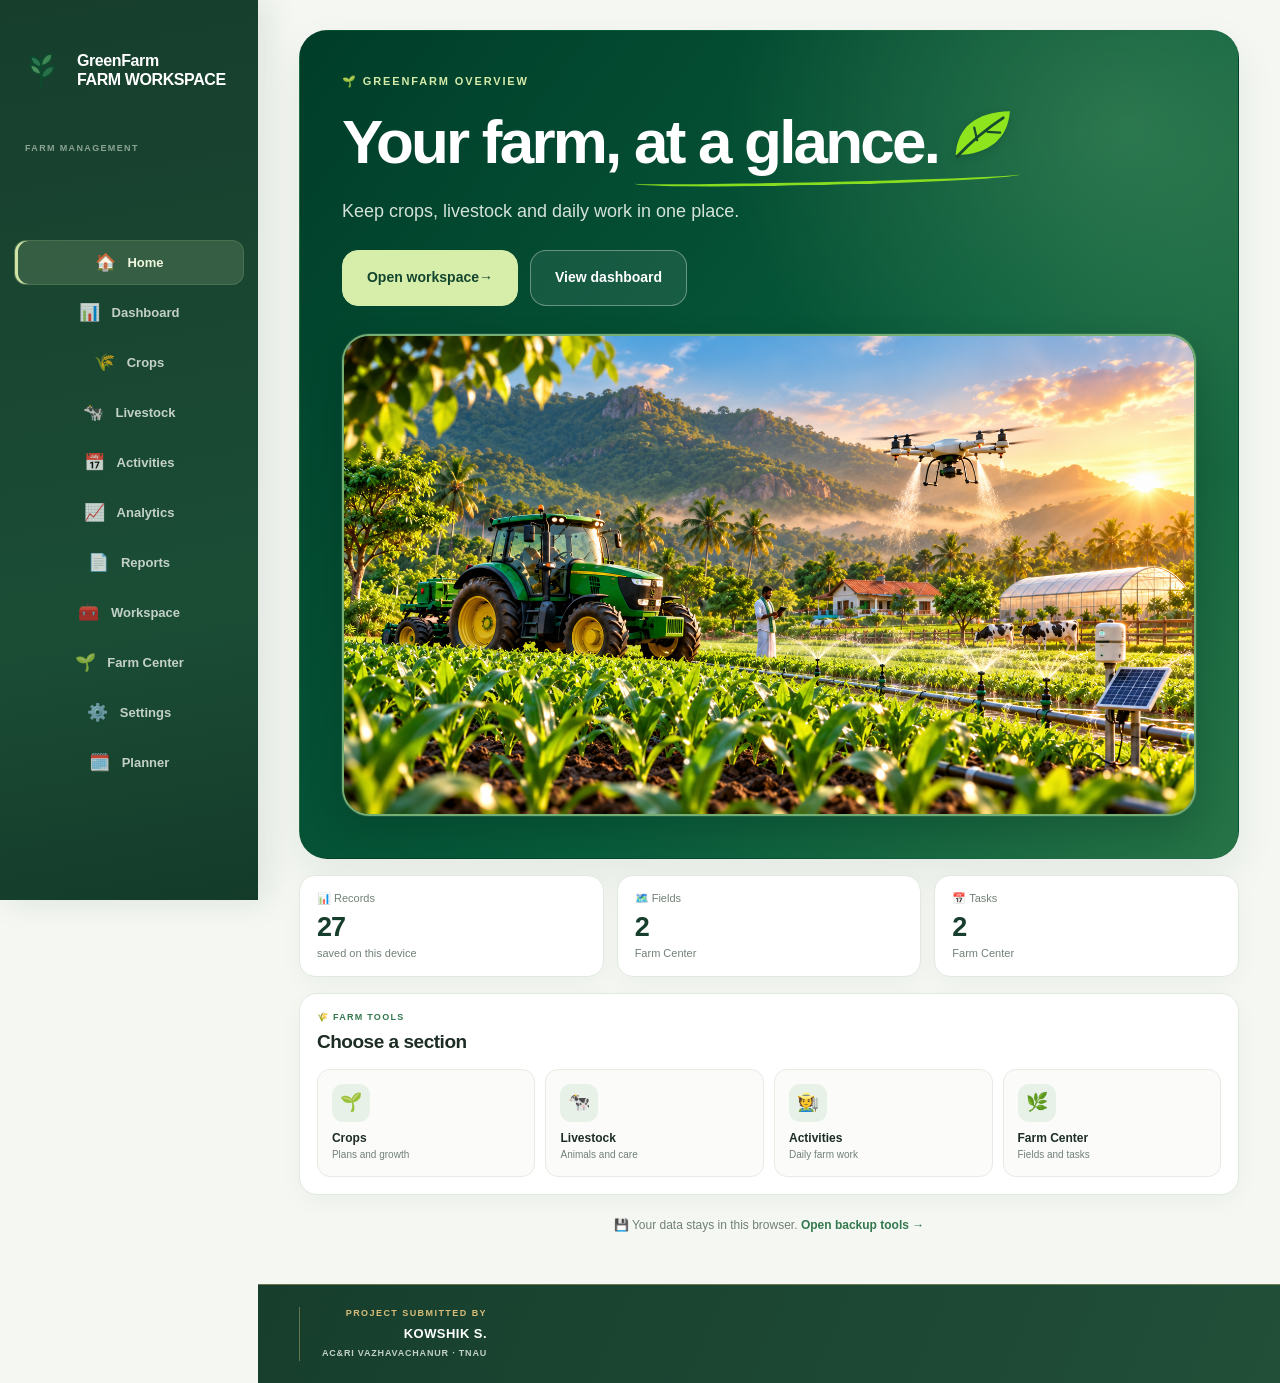
==== commit 05ec3a44: "Load showcase demo records before page modules" ====
--- a/index.html
+++ b/index.html
@@ -172,7 +172,7 @@
   <p class="gf-home-footer-note">💾 Your data stays in this browser. <a href="farm.html#backup">Open backup tools →</a></p>
 </div></main>
   <footer class="gf-footer gf-home-footer"><div class="container gf-home-footer-container"><div class="gf-project-credit"><span class="gf-project-credit-label">Project submitted by</span><strong>KOWSHIK S.</strong><span class="gf-project-credit-meta">AC&amp;RI VAZHAVACHANUR <span aria-hidden="true">·</span> TNAU</span></div></div></footer>
-  <script src="assets/app-ui.js?v=greenfarm-v25" defer></script>
+  <script src="assets/demo-seed.js?v=greenfarm-v28"></script><script src="assets/app-ui.js?v=greenfarm-v25" defer></script>
   <script>if ("serviceWorker" in navigator) navigator.serviceWorker.register("sw.js").catch(() => {});</script>
 </body>
 </html>
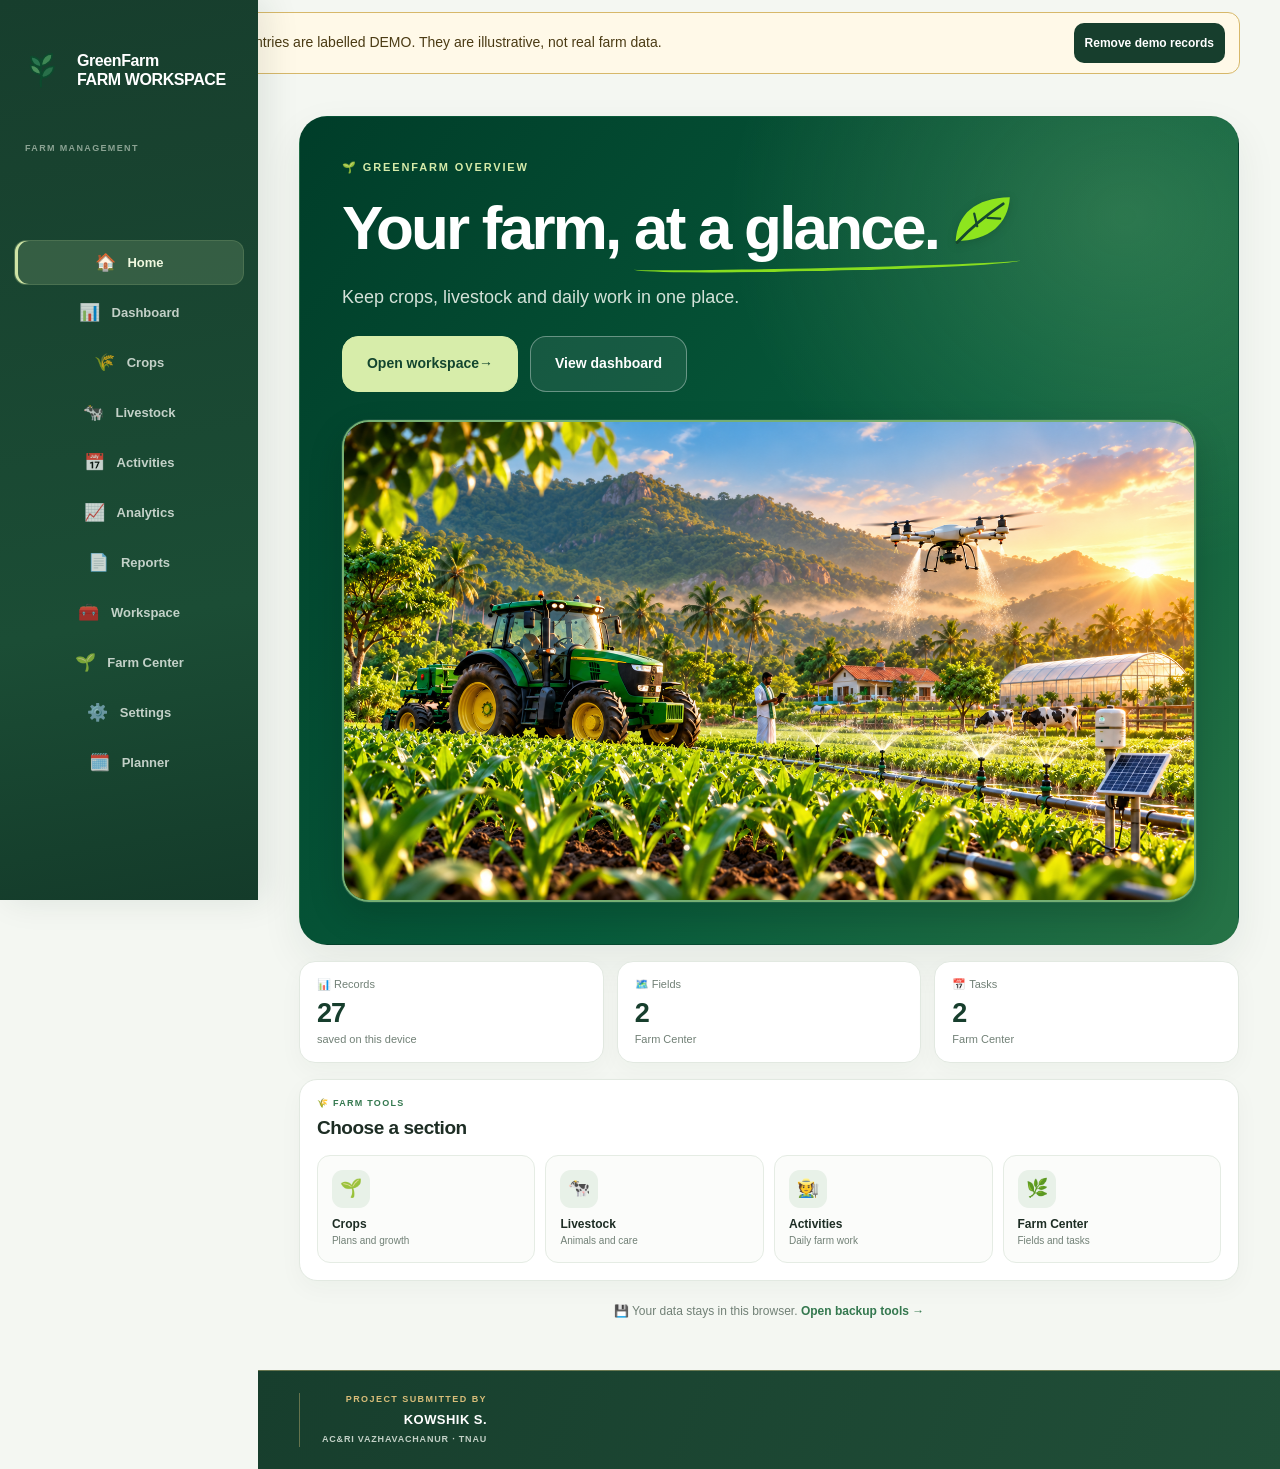
==== commit c13d977d: "Refresh site UI script for demo showcase controls" ====
--- a/index.html
+++ b/index.html
@@ -172,7 +172,7 @@
   <p class="gf-home-footer-note">💾 Your data stays in this browser. <a href="farm.html#backup">Open backup tools →</a></p>
 </div></main>
   <footer class="gf-footer gf-home-footer"><div class="container gf-home-footer-container"><div class="gf-project-credit"><span class="gf-project-credit-label">Project submitted by</span><strong>KOWSHIK S.</strong><span class="gf-project-credit-meta">AC&amp;RI VAZHAVACHANUR <span aria-hidden="true">·</span> TNAU</span></div></div></footer>
-  <script src="assets/demo-seed.js?v=greenfarm-v28"></script><script src="assets/app-ui.js?v=greenfarm-v25" defer></script>
+  <script src="assets/demo-seed.js?v=greenfarm-v28"></script><script src="assets/app-ui.js?v=greenfarm-v28" defer></script>
   <script>if ("serviceWorker" in navigator) navigator.serviceWorker.register("sw.js").catch(() => {});</script>
 </body>
 </html>
